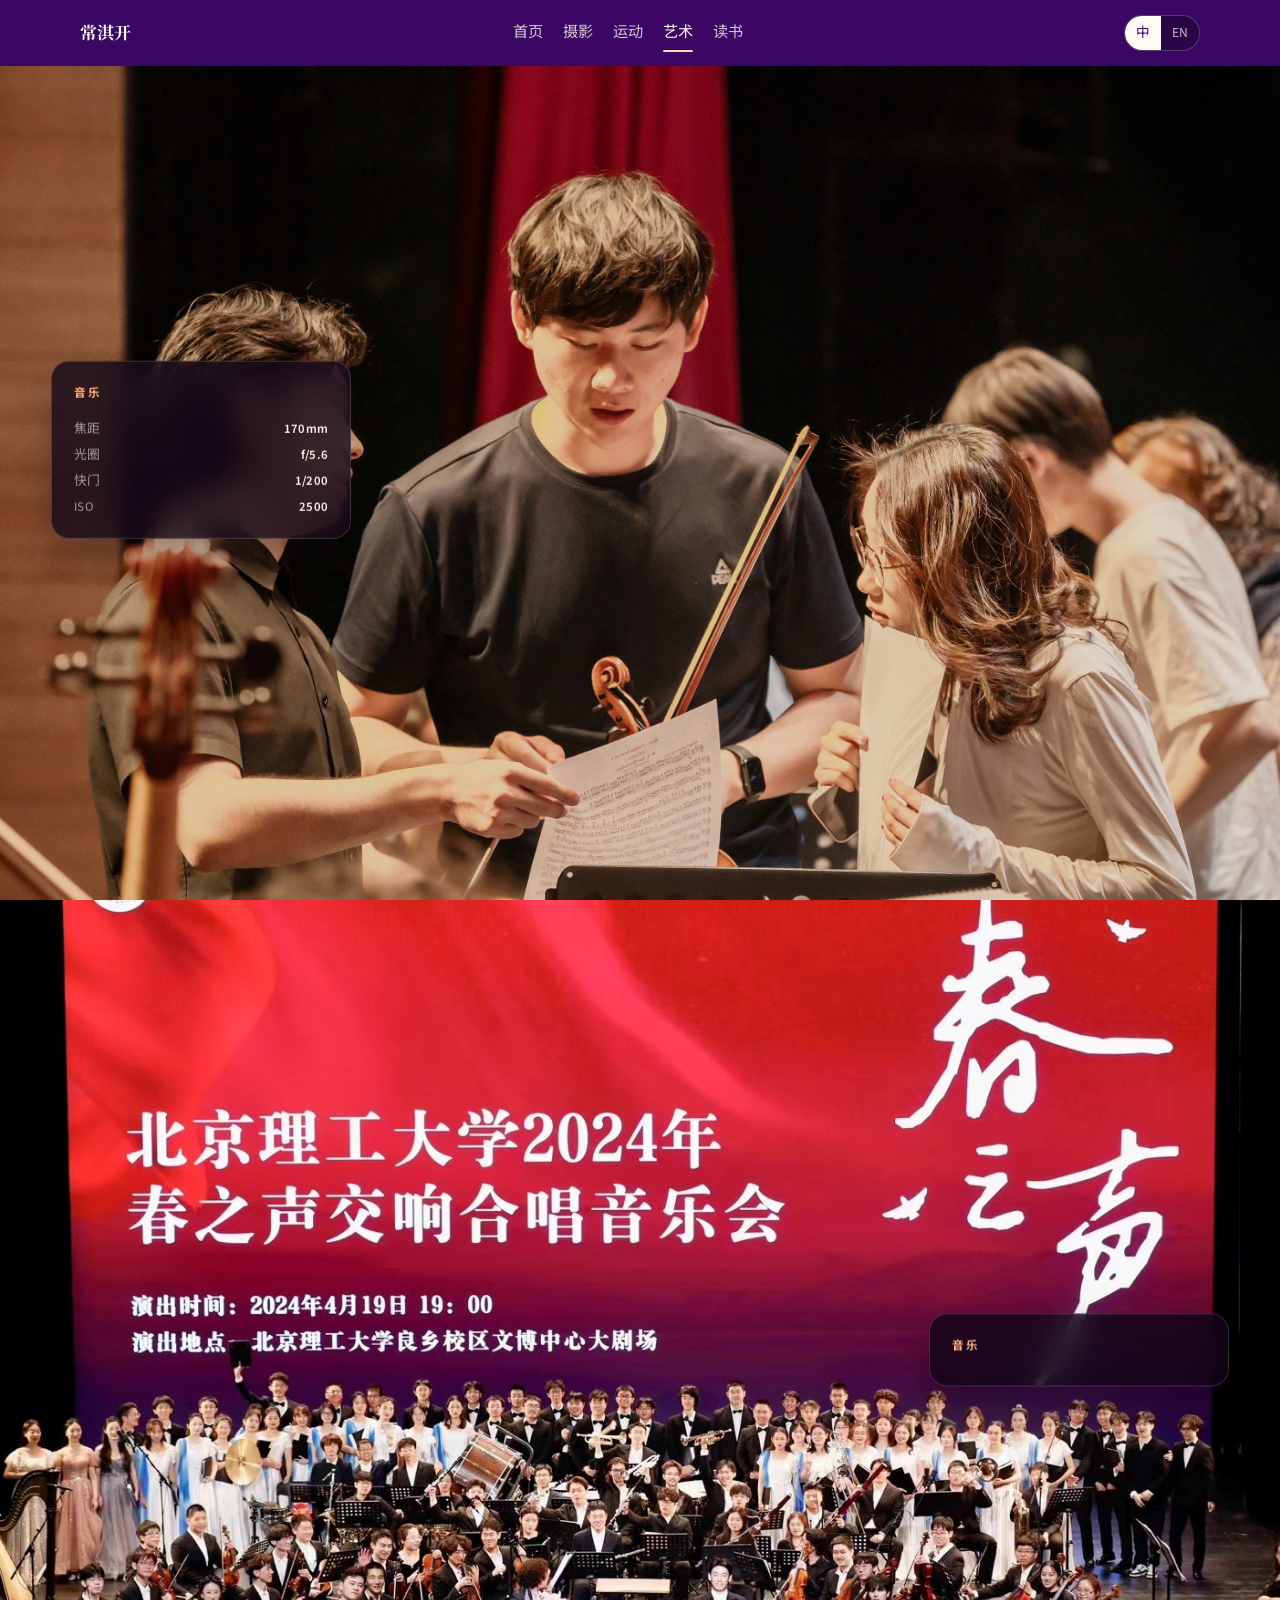
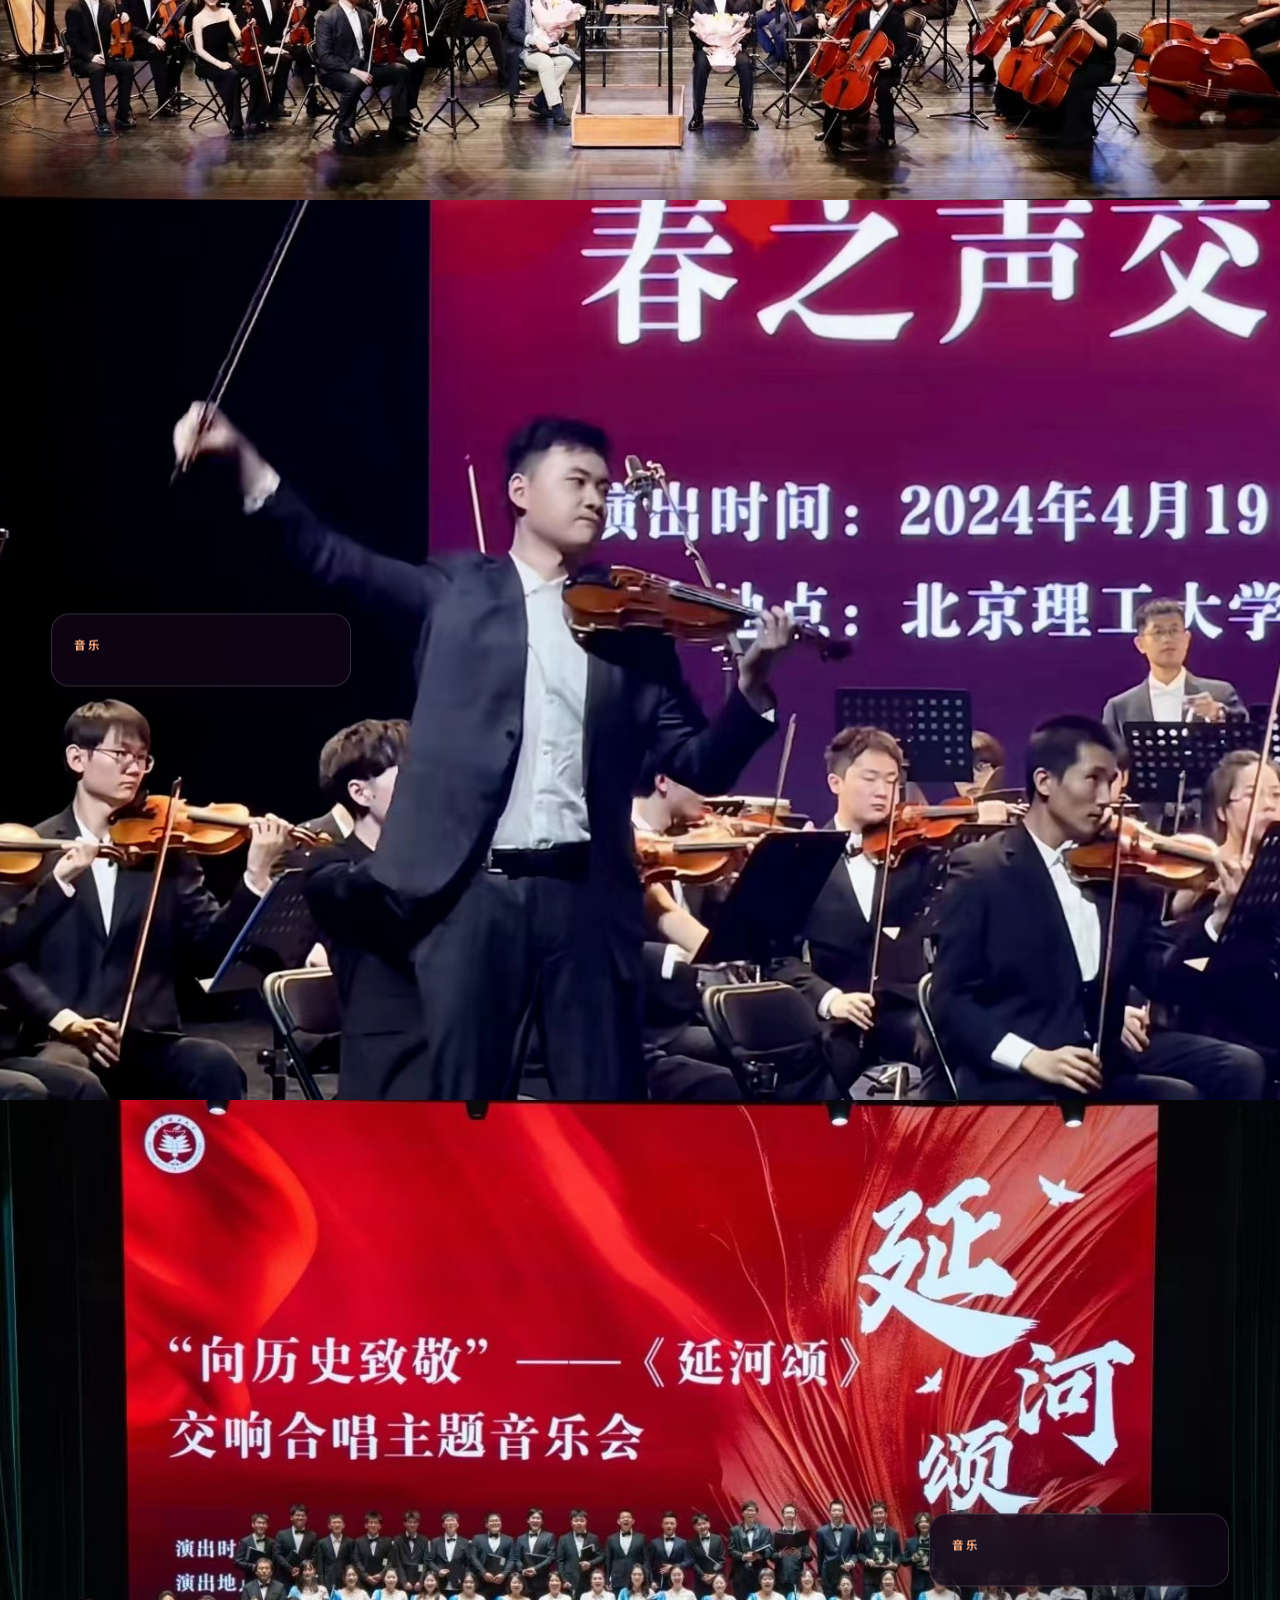
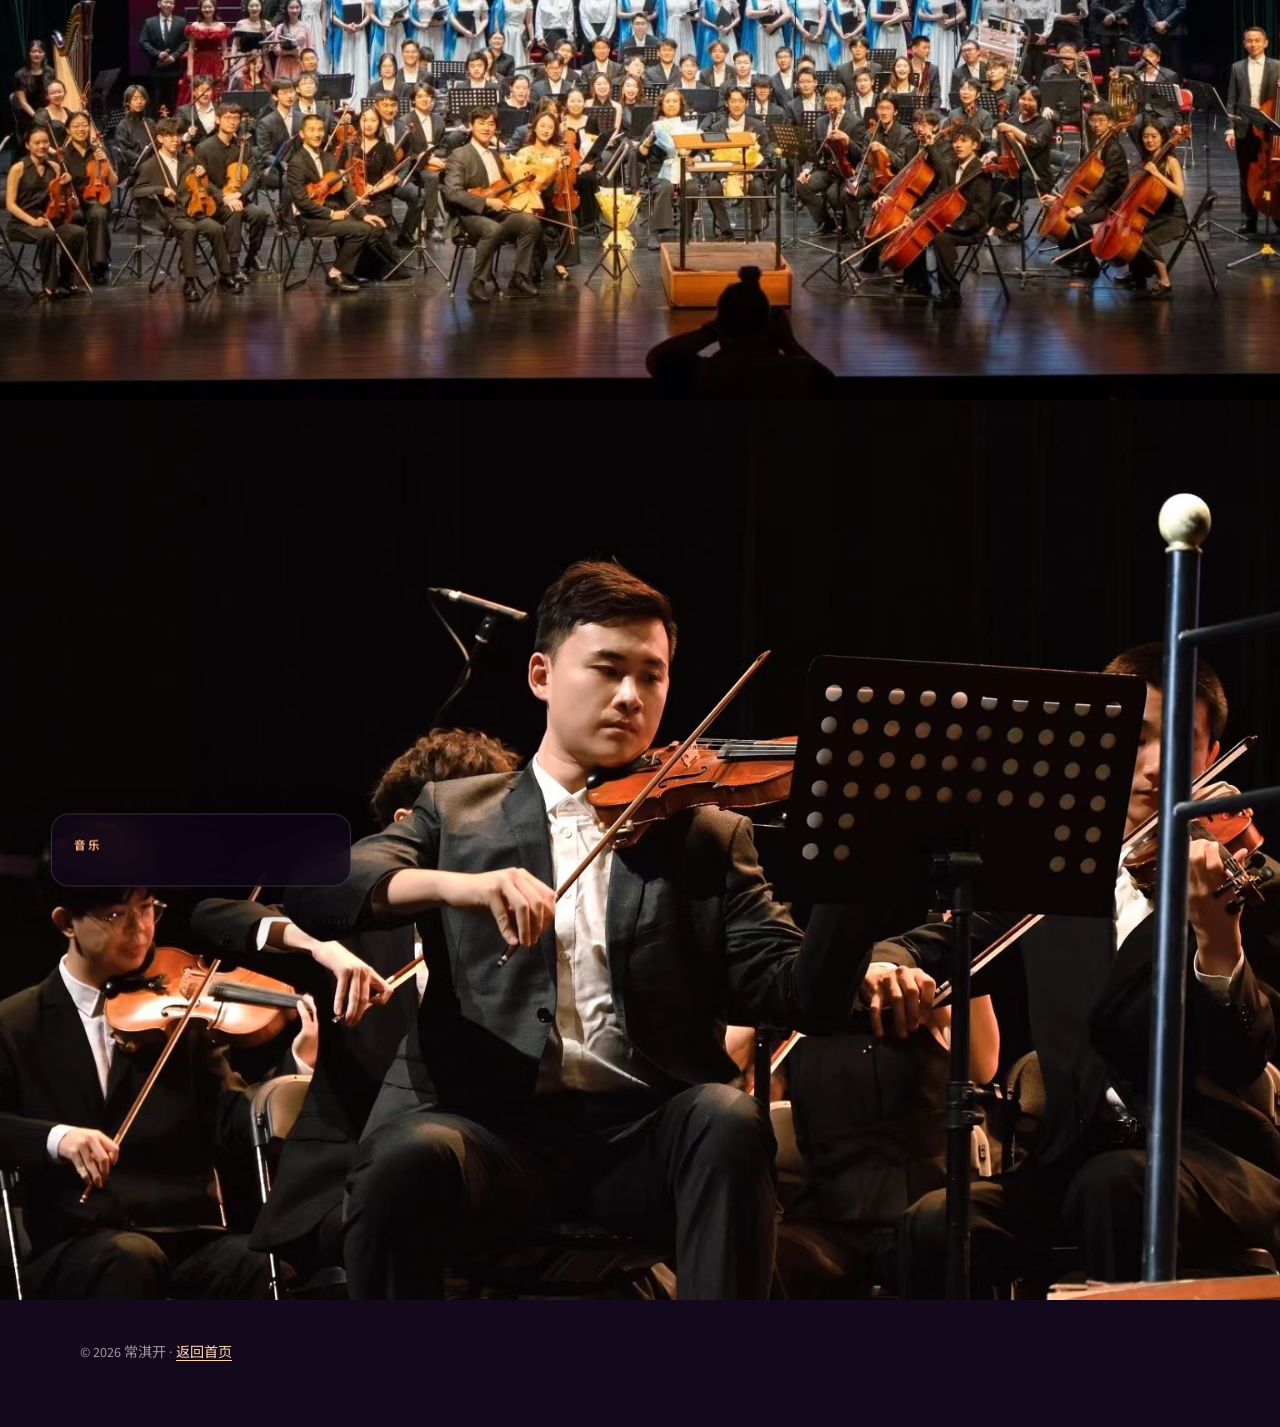
==== art.html @ d28640ed "Add personal academic homepage with education, publications, and photo pages." ====
<!DOCTYPE html>
<html lang="zh-CN" data-lang="zh">
<head>
  <meta charset="UTF-8">
  <meta name="viewport" content="width=device-width, initial-scale=1">
  <title>常淇开 · 音乐</title>
  <meta name="description" content="常淇开的音乐记录。">
  <meta name="theme-color" content="#3b0764">
  <meta property="og:type" content="website">
  <meta property="og:title" content="常淇开 · 音乐">
  <meta property="og:description" content="小提琴、舞台与备注。">
  <meta property="og:image" content="assets/share.jpg">
  <meta itemprop="name" content="常淇开 · 音乐">
  <meta itemprop="image" content="assets/share.jpg">
  <link rel="apple-touch-icon" href="assets/share.jpg">
  <link rel="icon" href="assets/favicon.svg" type="image/svg+xml">
  <link rel="preconnect" href="https://fonts.googleapis.com">
  <link rel="preconnect" href="https://fonts.gstatic.com" crossorigin>
  <link href="https://fonts.googleapis.com/css2?family=Noto+Sans+SC:wght@400;500;600;700&family=Noto+Serif+SC:wght@600;700&family=Source+Sans+3:ital,wght@0,400;0,500;0,600;0,700;1,400&family=Source+Serif+4:opsz,wght@8..60,600;8..60,700&display=swap" rel="stylesheet">
  <link rel="stylesheet" href="css/style.css">
</head>
<body class="film" data-page="art">
  <header class="site-header">
    <div class="wrap header-inner">
      <a class="brand" href="index.html">
        <span class="lang-zh">常淇开</span>
        <span class="lang-en">Qikai Chang</span>
      </a>
      <nav class="nav" aria-label="primary">
        <a href="index.html"><span class="lang-zh">首页</span><span class="lang-en">Home</span></a>
        <a href="photography.html"><span class="lang-zh">摄影</span><span class="lang-en">Photo</span></a>
        <a href="sports.html"><span class="lang-zh">运动</span><span class="lang-en">Sports</span></a>
        <a class="active" href="art.html"><span class="lang-zh">艺术</span><span class="lang-en">Art</span></a>
        <a href="reading.html"><span class="lang-zh">读书</span><span class="lang-en">Reading</span></a>
      </nav>
      <div class="lang-switch" role="group" aria-label="Language">
        <button type="button" data-lang="zh" aria-pressed="true">中</button>
        <button type="button" data-lang="en" aria-pressed="false">EN</button>
      </div>
    </div>
  </header>

  <main class="film-roll" data-gallery="art" data-folder="assets/life/art/">
    <section class="film-frame" data-side="left">
      <div class="film-blank" aria-hidden="true"></div>
      <aside class="film-meta">
        <p class="film-kicker"><span class="lang-zh">音乐</span><span class="lang-en">Music</span></p>
        <p class="film-place"><span class="lang-zh">场地会写在这里</span><span class="lang-en">The hall goes here</span></p>
        <p class="film-title"><span class="lang-zh">曲目名</span><span class="lang-en">Piece title</span></p>
        <p class="film-date">assets/life/art/</p>
        <p class="film-note">
          <span class="lang-zh">小提琴和舞台按全屏拼接。侧边放场地、曲目和你的备注。照片放进文件夹，备注写在 js/gallery.js 的 pieceZh / noteZh。</span>
          <span class="lang-en">Violin and stage photos fill the screen. Hall, piece, and your note sit on the side. Add files in the folder and notes as pieceZh / noteZh in js/gallery.js.</span>
        </p>
      </aside>
    </section>
  </main>

  <footer class="wrap footer">
    <p class="lang-zh">© <span class="year"></span> 常淇开 · <a href="index.html">返回首页</a></p>
    <p class="lang-en">© <span class="year"></span> Qikai Chang · <a href="index.html">Back home</a></p>
  </footer>

  <script src="js/exifr.lite.umd.js"></script>
  <script src="js/gallery.js"></script>
  <script src="js/film.js"></script>
  <script src="js/site.js"></script>
</body>
</html>
---- css/style.css ----
:root {
  --bg: #fff1e4;
  --bg-elev: #fffaf4;
  --ink: #2a1548;
  --muted: #7a5348;
  --line: #f3d2b8;
  --purple: #4c1d95;
  --purple-deep: #3b0764;
  --purple-soft: #ede5f8;
  --orange: #e85d04;
  --orange-deep: #c2410c;
  --orange-soft: #ffe8d2;
  --chip: #3b0764;
  --shadow: 0 16px 40px rgba(59, 7, 100, 0.1);
  --radius: 20px;
  --serif: "Source Serif 4", "Noto Serif SC", Georgia, serif;
  --sans: "Source Sans 3", "Noto Sans SC", "PingFang SC", sans-serif;
}

*,
*::before,
*::after {
  box-sizing: border-box;
}

html {
  scroll-behavior: smooth;
}

body {
  margin: 0;
  color: var(--ink);
  background:
    radial-gradient(900px 420px at 100% -8%, rgba(232, 93, 4, 0.12), transparent 55%),
    var(--bg);
  font-family: var(--sans);
  font-size: 17px;
  line-height: 1.65;
}

img {
  max-width: 100%;
  display: block;
}

a {
  color: var(--purple);
  text-decoration-thickness: 1px;
  text-underline-offset: 3px;
}

a:hover {
  color: var(--orange);
}

.wrap {
  width: min(1120px, calc(100% - 40px));
  margin: 0 auto;
}

.site-header {
  position: sticky;
  top: 0;
  z-index: 20;
  background: var(--purple-deep);
  border-bottom: 0;
}

.header-inner {
  display: flex;
  align-items: center;
  justify-content: space-between;
  gap: 16px;
  min-height: 66px;
}

.brand {
  font-family: var(--serif);
  font-weight: 700;
  letter-spacing: 0.01em;
  color: #fffaf4;
  text-decoration: none;
}

.brand:hover {
  color: #ffd7b0;
}

.nav {
  display: flex;
  align-items: center;
  gap: 20px;
}

.nav a {
  color: rgba(255, 250, 244, 0.78);
  text-decoration: none;
  font-size: 0.95rem;
  position: relative;
  padding: 4px 0;
}

.nav a:hover,
.nav a.active {
  color: #fffaf4;
}

.nav a.active::after {
  content: "";
  position: absolute;
  left: 0;
  right: 0;
  bottom: -2px;
  height: 2px;
  border-radius: 99px;
  background: #ffd7b0;
}

.lang-switch {
  display: inline-flex;
  border: 1px solid rgba(255, 250, 244, 0.22);
  border-radius: 999px;
  overflow: hidden;
  background: #2a0548;
}

.lang-switch button {
  border: 0;
  background: transparent;
  color: rgba(255, 250, 244, 0.72);
  padding: 6px 11px;
  cursor: pointer;
  font: inherit;
  font-size: 0.85rem;
}

.lang-switch button[aria-pressed="true"] {
  background: #fffaf4;
  color: var(--purple-deep);
}

.layout {
  display: grid;
  grid-template-columns: 280px 1fr;
  gap: 56px;
  padding: 48px 0 64px;
}

.profile {
  position: sticky;
  top: 90px;
  align-self: start;
}

.portrait {
  width: 100%;
  aspect-ratio: 500 / 682;
  object-fit: cover;
  object-position: center 12%;
  border-radius: 24px;
  border: 1px solid var(--line);
  box-shadow: var(--shadow);
  background: #ddd;
}

.profile h1 {
  margin: 20px 0 4px;
  font-family: var(--serif);
  font-size: 2rem;
  line-height: 1.2;
  color: var(--purple-deep);
}

.role,
.place {
  margin: 0;
  color: var(--muted);
}

.role {
  font-weight: 600;
  color: var(--purple);
}

.place {
  margin-top: 2px;
  font-size: 0.95rem;
}

.social {
  display: flex;
  flex-wrap: wrap;
  gap: 10px;
  margin: 18px 0 8px;
}

.social a {
  width: 38px;
  height: 38px;
  display: grid;
  place-items: center;
  border: 1px solid var(--line);
  border-radius: 10px;
  background: var(--bg-elev);
  color: var(--purple);
  text-decoration: none;
}

.social a:hover {
  background: var(--orange);
  color: #fff;
  border-color: var(--orange);
}

.social svg {
  width: 18px;
  height: 18px;
  fill: currentColor;
}

.contact-line {
  margin: 8px 0 0;
  font-size: 0.95rem;
}

.section {
  padding: 8px 0 28px;
  border-bottom: 1px solid var(--line);
}

.section:last-child {
  border-bottom: 0;
}

.section h2,
.life-page h1,
.life-page h2 {
  margin: 0 0 16px;
  font-family: var(--serif);
  font-size: 1.5rem;
  color: var(--purple-deep);
}

.life-page {
  padding: 42px 0 72px;
}

.kicker {
  margin: 0 0 8px;
  color: var(--orange);
  font-size: 0.82rem;
  font-weight: 700;
  letter-spacing: 0.12em;
  text-transform: uppercase;
}

.lead {
  margin: 0 0 14px;
  font-size: 1.05rem;
}

.chips {
  display: flex;
  flex-wrap: wrap;
  gap: 8px;
  margin: 16px 0 0;
}

.chip {
  background: var(--chip);
  border-radius: 999px;
  padding: 4px 10px;
  font-size: 0.82rem;
  color: #fffaf4;
}

.chip.alt {
  background: var(--orange-soft);
  color: var(--orange-deep);
}

.news-list,
.edu-list,
.award-list,
.activity-list {
  list-style: none;
  margin: 0;
  padding: 0;
}

.news-list li,
.edu-list li,
.award-list li,
.activity-list li {
  display: grid;
  grid-template-columns: 92px 1fr;
  gap: 14px;
  padding: 10px 0;
}

.date {
  color: var(--orange-deep);
  font-variant-numeric: tabular-nums;
  font-size: 0.92rem;
  font-weight: 600;
}

.cards {
  display: grid;
  gap: 14px;
}

.card {
  background: var(--bg-elev);
  border: 1px solid var(--line);
  border-radius: var(--radius);
  padding: 18px 18px 14px;
  box-shadow: var(--shadow);
}

.card h3 {
  margin: 0 0 6px;
  font-size: 1.05rem;
  line-height: 1.4;
}

.meta {
  margin: 0 0 8px;
  color: var(--muted);
  font-size: 0.9rem;
}

.pub {
  padding: 14px 0;
  border-bottom: 1px dashed var(--line);
}

.pub:last-child {
  border-bottom: 0;
}

.pub-title {
  font-weight: 600;
  display: block;
  margin-bottom: 4px;
}

.pub-venue {
  color: var(--muted);
  font-size: 0.92rem;
}

.me {
  font-weight: 700;
}

.tag {
  display: inline-block;
  margin-left: 8px;
  padding: 1px 7px;
  border-radius: 999px;
  background: var(--purple-soft);
  color: var(--purple);
  font-size: 0.75rem;
  font-weight: 600;
  vertical-align: 1px;
}

.tag.first {
  background: var(--orange-soft);
  color: var(--orange-deep);
}

.portals {
  display: grid;
  grid-template-columns: repeat(2, 1fr);
  gap: 14px;
}

.portal {
  display: block;
  text-decoration: none;
  color: inherit;
  padding: 20px 18px;
  border-radius: var(--radius);
  background: var(--bg-elev);
  border: 1px solid var(--line);
  box-shadow: var(--shadow);
  min-height: 148px;
  transition: transform 0.18s ease, border-color 0.18s ease;
}

.portal:hover {
  border-color: color-mix(in srgb, var(--orange) 55%, var(--line));
  transform: translateY(-2px);
}

.portal strong {
  display: block;
  font-family: var(--serif);
  font-size: 1.2rem;
  margin-bottom: 6px;
  color: var(--purple-deep);
}

.portal span {
  color: var(--muted);
  font-size: 0.92rem;
}

.portal.photo {
  background:
    linear-gradient(180deg, rgba(232, 93, 4, 0.08), transparent 58%),
    var(--bg-elev);
}

.portal.sports {
  background:
    linear-gradient(180deg, rgba(91, 44, 139, 0.08), transparent 58%),
    var(--bg-elev);
}

.portal.art {
  background:
    linear-gradient(180deg, rgba(232, 93, 4, 0.05), rgba(91, 44, 139, 0.07)),
    var(--bg-elev);
}

.portal.reading {
  background:
    linear-gradient(180deg, rgba(59, 7, 100, 0.08), transparent 58%),
    var(--bg-elev);
}

.account-card {
  background: var(--bg-elev);
  border: 1px solid var(--line);
  border-radius: var(--radius);
  box-shadow: var(--shadow);
  padding: 22px 22px 18px;
  margin: 8px 0 28px;
}

.account-card h2 {
  margin: 0 0 6px;
  font-family: var(--serif);
  font-size: 1.45rem;
  color: var(--purple-deep);
}

.account-id {
  margin: 0 0 12px;
  color: var(--muted);
  font-variant-numeric: tabular-nums;
}

.essay-list {
  list-style: none;
  margin: 0;
  padding: 0;
}

.essay-list li {
  display: grid;
  grid-template-columns: 92px 1fr;
  gap: 14px;
  align-items: baseline;
  padding: 14px 0;
  border-bottom: 1px dashed var(--line);
}

.essay-list a {
  font-weight: 600;
}

.essay-empty {
  color: var(--muted);
}

body.film {
  background: #14081c;
  color: #f6f1ea;
}

body.film .site-header {
  position: fixed;
  top: 0;
  left: 0;
  right: 0;
}

body.film .footer {
  color: rgba(246, 241, 234, 0.62);
  padding: 28px 0 48px;
}

body.film .footer a {
  color: #ffd7b0;
}

.film-roll {
  display: block;
}

.film-frame {
  position: relative;
  isolation: isolate;
  height: 100svh;
  min-height: 100svh;
  overflow: hidden;
  background: #1a0d22;
}

.film-frame img,
.film-blank {
  position: absolute;
  inset: 0;
  z-index: 0;
  width: 100%;
  height: 100%;
  object-fit: cover;
  object-position: center;
}

.film-blank {
  background:
    radial-gradient(900px 500px at 20% 20%, rgba(91, 44, 139, 0.45), transparent 58%),
    radial-gradient(800px 480px at 80% 80%, rgba(232, 93, 4, 0.28), transparent 52%),
    #1c0f24;
}

.film-meta {
  position: absolute;
  top: 50%;
  transform: translateY(-50%);
  z-index: 3;
  width: min(300px, 38vw);
  padding: 22px 22px 20px;
  border-radius: 18px;
  background: rgba(16, 6, 24, 0.78);
  border: 1px solid rgba(255, 255, 255, 0.16);
  box-shadow: 0 18px 40px rgba(8, 2, 14, 0.35);
  backdrop-filter: blur(16px);
  color: #fffaf4;
  pointer-events: none;
}

.film-frame[data-side="left"] .film-meta {
  left: max(28px, 4vw);
}

.film-frame[data-side="right"] .film-meta {
  right: max(28px, 4vw);
  left: auto;
}

.film-kicker {
  margin: 0 0 10px;
  color: #ffb080;
  font-size: 0.72rem;
  font-weight: 700;
  letter-spacing: 0.16em;
  text-transform: uppercase;
}

.film-place,
.film-title {
  margin: 0;
  font-family: var(--serif);
  line-height: 1.3;
}

.film-place {
  font-size: 1.35rem;
}

.film-title {
  margin-top: 6px;
  font-size: 1.02rem;
  font-weight: 600;
}

.film-date {
  margin: 8px 0 0;
  color: rgba(255, 250, 244, 0.7);
  font-variant-numeric: tabular-nums;
  font-size: 0.88rem;
}

.film-exif {
  margin-top: 16px;
  display: grid;
  gap: 5px;
}

.film-exif-row {
  display: flex;
  justify-content: space-between;
  gap: 12px;
  font-size: 0.8rem;
  letter-spacing: 0.02em;
}

.film-exif-row span {
  color: rgba(255, 250, 244, 0.58);
}

.film-exif-row b {
  font-weight: 600;
  text-align: right;
}

.film-note {
  margin: 16px 0 0;
  font-size: 0.92rem;
  line-height: 1.55;
  color: rgba(255, 250, 244, 0.92);
}

body.film img {
  max-width: none;
}

.footer {
  color: var(--muted);
  font-size: 0.88rem;
  padding: 0 0 48px;
}

html[data-lang="zh"] .lang-en,
html:not([data-lang="en"]) .lang-en {
  display: none;
}

html[data-lang="en"] .lang-zh {
  display: none;
}

a:focus-visible,
.lang-switch button:focus-visible,
.social a:focus-visible,
.portal:focus-visible {
  outline: 2px solid var(--purple-deep);
  outline-offset: 3px;
}

::selection {
  background: #e9d5ff;
}

@media (max-width: 860px) {
  .header-inner {
    flex-wrap: wrap;
  }

  .nav {
    order: 3;
    width: 100%;
    justify-content: space-between;
    gap: 10px;
    padding-bottom: 10px;
  }

  .layout {
    grid-template-columns: 1fr;
    gap: 28px;
    padding-top: 28px;
  }

  .profile {
    position: static;
    display: grid;
    grid-template-columns: 148px 1fr;
    gap: 16px;
    align-items: center;
  }

  .portrait {
    border-radius: 16px;
  }

  .profile h1 {
    margin-top: 0;
    font-size: 1.6rem;
  }

  .portals {
    grid-template-columns: 1fr;
  }

  .film-meta {
    top: auto;
    bottom: 0;
    left: 0 !important;
    right: 0 !important;
    transform: none;
    z-index: 3;
    width: auto;
    max-width: none;
    border-radius: 0;
    border: 0;
    background: linear-gradient(transparent, rgba(12, 4, 18, 0.92));
    backdrop-filter: blur(8px);
    padding: 64px 22px 28px;
  }
}

@media (max-width: 560px) {
  .wrap {
    width: min(1120px, calc(100% - 28px));
  }

  .profile {
    grid-template-columns: 1fr;
  }

  .news-list li,
  .edu-list li,
  .award-list li,
  .activity-list li,
  .essay-list li {
    grid-template-columns: 1fr;
    gap: 2px;
  }
}
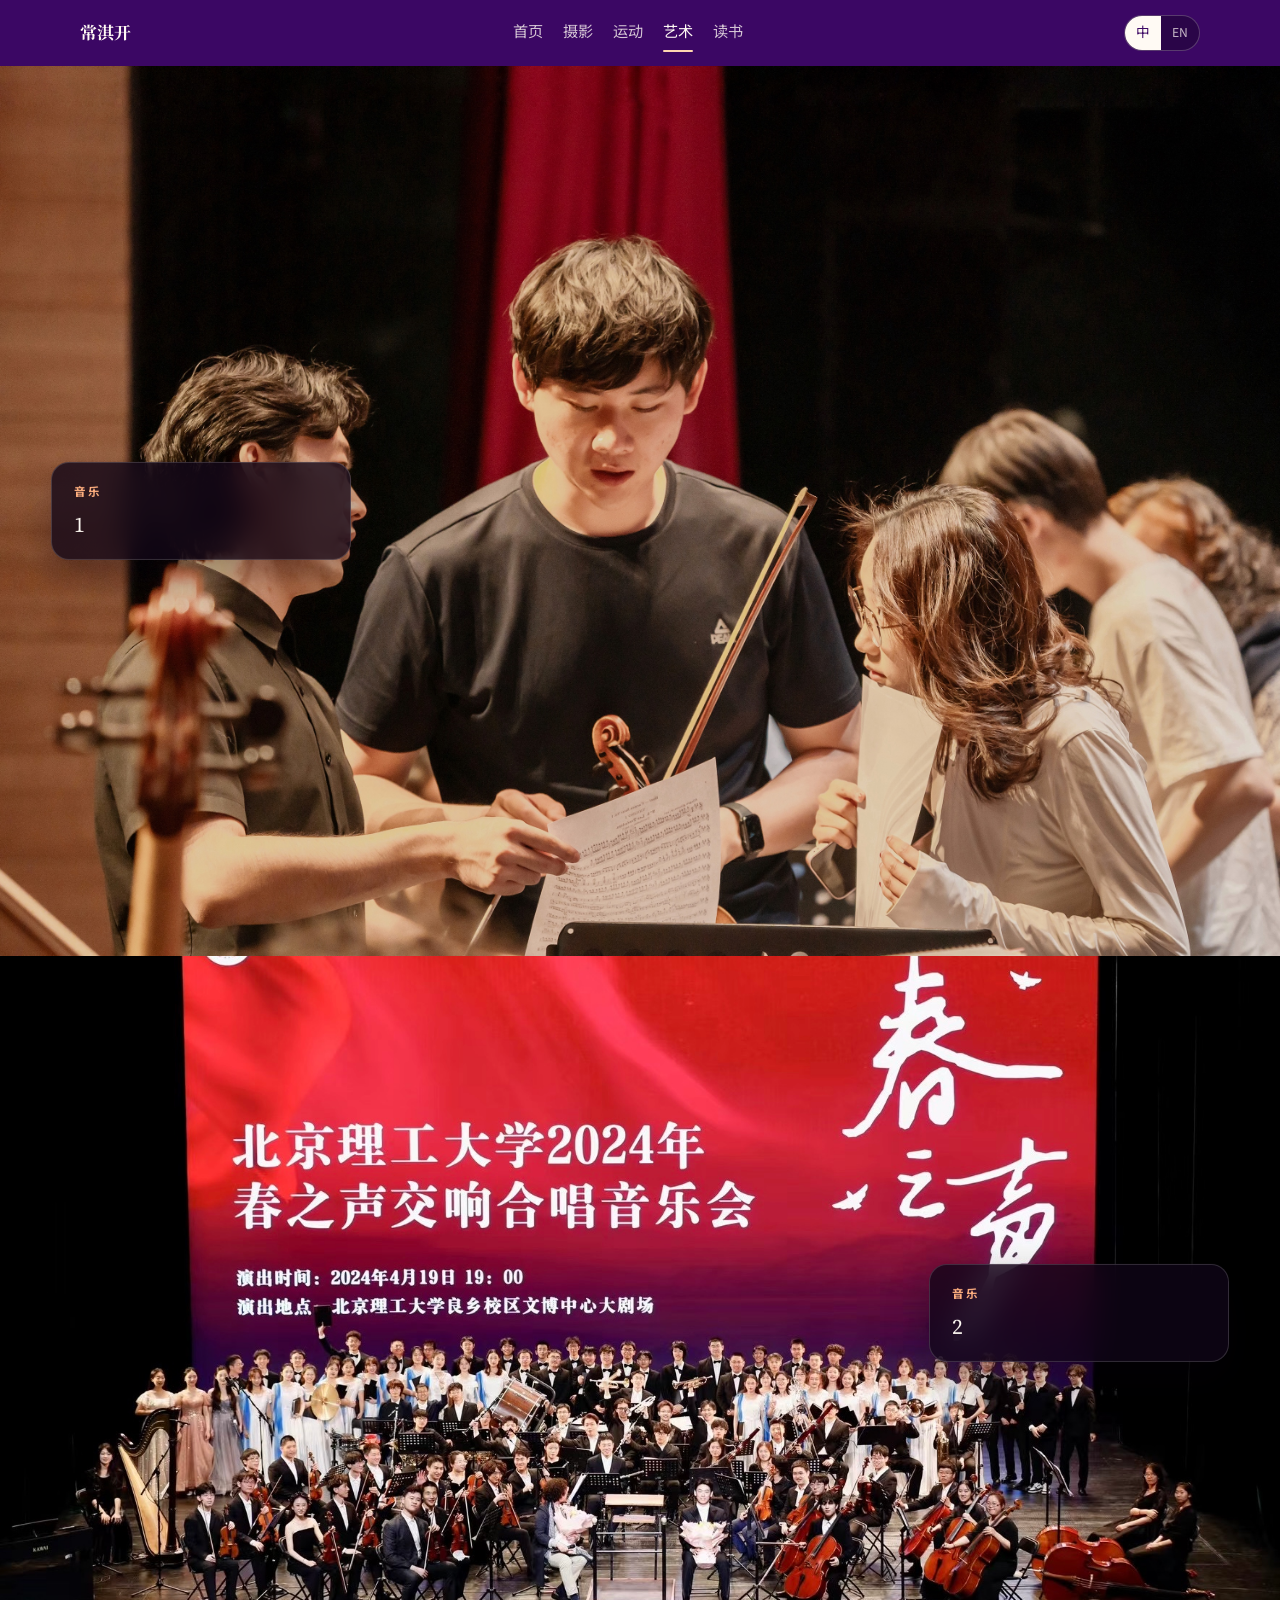
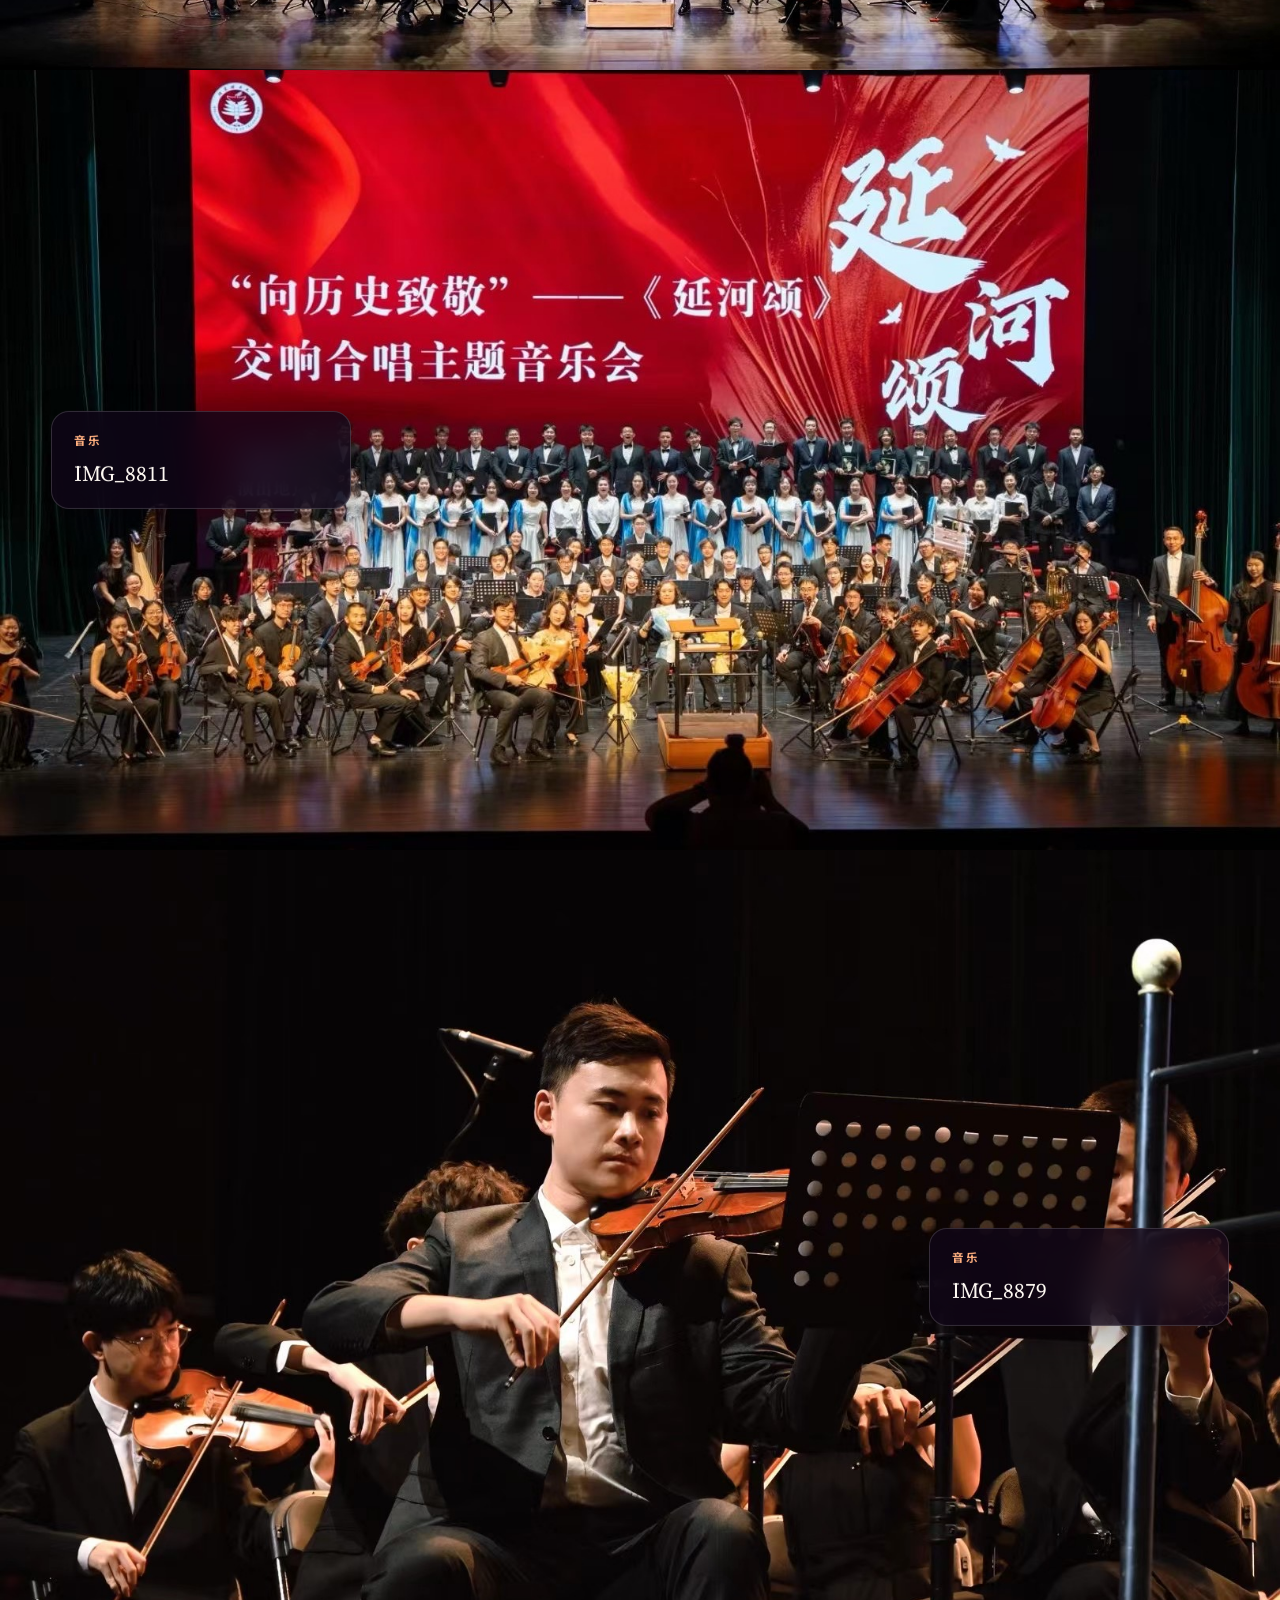
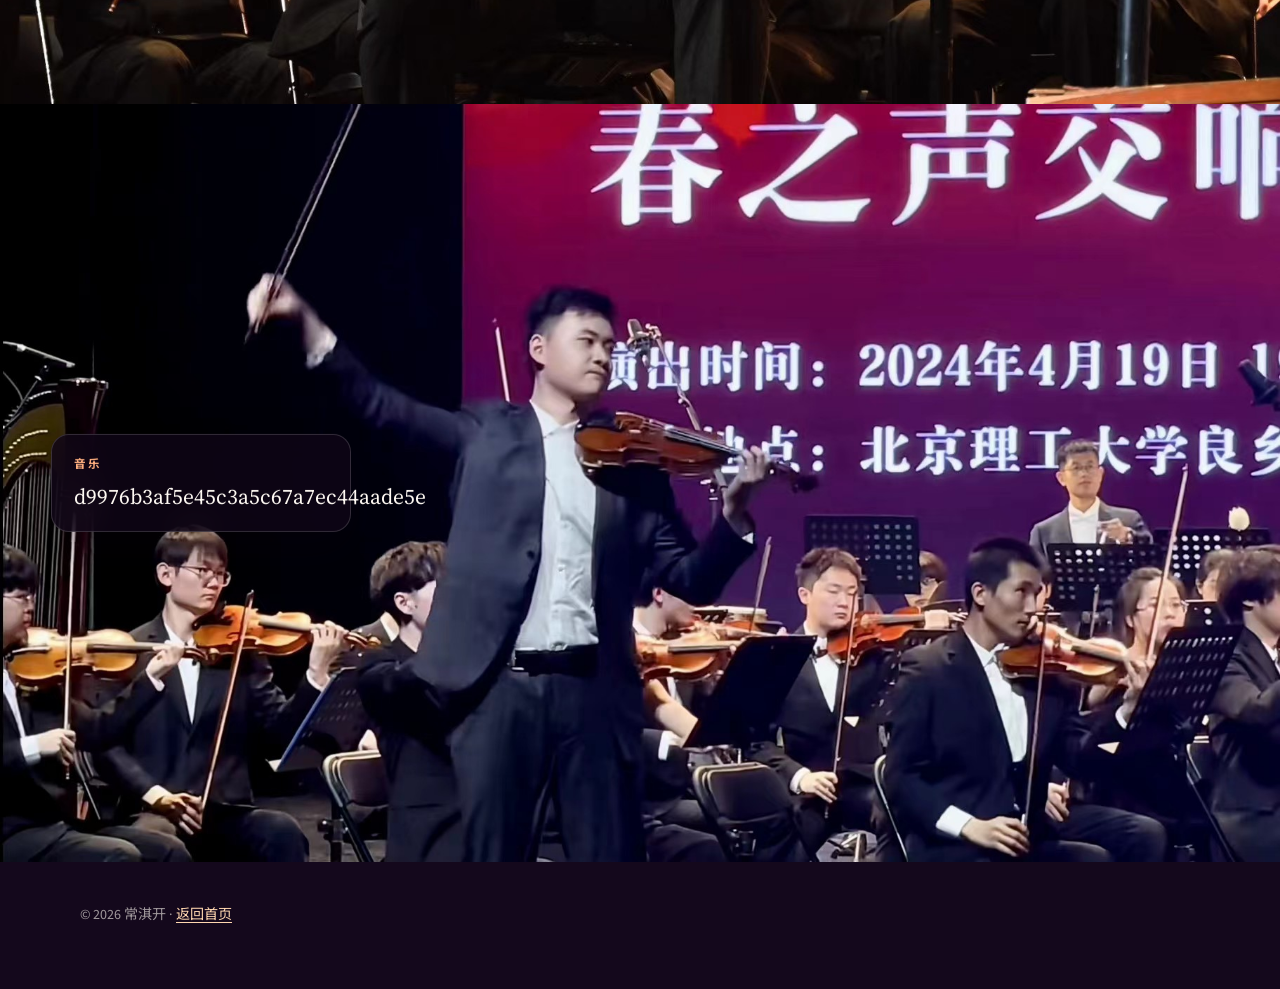
==== commit a2154548: "Add skiing photos and bust cache on gallery scripts." ====
--- a/art.html
+++ b/art.html
@@ -9,9 +9,10 @@
   <meta property="og:type" content="website">
   <meta property="og:title" content="常淇开 · 音乐">
   <meta property="og:description" content="小提琴、舞台与备注。">
-  <meta property="og:image" content="assets/share.jpg">
+  <meta property="og:url" content="https://chikaichang.github.io/Introduction/art.html">
+  <meta property="og:image" content="https://chikaichang.github.io/Introduction/assets/share.jpg">
   <meta itemprop="name" content="常淇开 · 音乐">
-  <meta itemprop="image" content="assets/share.jpg">
+  <meta itemprop="image" content="https://chikaichang.github.io/Introduction/assets/share.jpg">
   <link rel="apple-touch-icon" href="assets/share.jpg">
   <link rel="icon" href="assets/favicon.svg" type="image/svg+xml">
   <link rel="preconnect" href="https://fonts.googleapis.com">
@@ -62,8 +63,8 @@
   </footer>
 
   <script src="js/exifr.lite.umd.js"></script>
-  <script src="js/gallery.js"></script>
-  <script src="js/film.js"></script>
-  <script src="js/site.js"></script>
+  <script src="js/gallery.js?v=20260825d"></script>
+  <script src="js/film.js?v=20260825d"></script>
+  <script src="js/site.js?v=20260825d"></script>
 </body>
 </html>
--- a/css/style.css
+++ b/css/style.css
@@ -154,6 +154,7 @@
 
 .portrait {
   width: 100%;
+  max-width: 100%;
   aspect-ratio: 500 / 682;
   object-fit: cover;
   object-position: center 12%;
@@ -282,7 +283,8 @@
 .news-list,
 .edu-list,
 .award-list,
-.activity-list {
+.activity-list,
+.log-list {
   list-style: none;
   margin: 0;
   padding: 0;
@@ -291,7 +293,8 @@
 .news-list li,
 .edu-list li,
 .award-list li,
-.activity-list li {
+.activity-list li,
+.log-list li {
   display: grid;
   grid-template-columns: 92px 1fr;
   gap: 14px;
@@ -433,6 +436,10 @@
 }
 
 .account-card {
+  display: grid;
+  grid-template-columns: 1fr 132px;
+  gap: 22px;
+  align-items: center;
   background: var(--bg-elev);
   border: 1px solid var(--line);
   border-radius: var(--radius);
@@ -452,6 +459,14 @@
   margin: 0 0 12px;
   color: var(--muted);
   font-variant-numeric: tabular-nums;
+}
+
+.account-qr {
+  width: 132px;
+  height: 132px;
+  object-fit: cover;
+  border-radius: 12px;
+  background: #fff;
 }
 
 .essay-list {
@@ -500,29 +515,34 @@
 
 .film-roll {
   display: block;
+  padding-top: 66px;
 }
 
 .film-frame {
   position: relative;
   isolation: isolate;
-  height: 100svh;
-  min-height: 100svh;
+  height: auto;
+  min-height: 0;
   overflow: hidden;
   background: #1a0d22;
-}
-
-.film-frame img,
+  line-height: 0;
+}
+
+.film-frame img {
+  position: relative;
+  z-index: 0;
+  display: block;
+  width: 100%;
+  height: auto;
+  object-fit: contain;
+  object-position: center;
+}
+
 .film-blank {
-  position: absolute;
-  inset: 0;
+  position: relative;
   z-index: 0;
   width: 100%;
-  height: 100%;
-  object-fit: cover;
-  object-position: center;
-}
-
-.film-blank {
+  min-height: 70svh;
   background:
     radial-gradient(900px 500px at 20% 20%, rgba(91, 44, 139, 0.45), transparent 58%),
     radial-gradient(800px 480px at 80% 80%, rgba(232, 93, 4, 0.28), transparent 52%),
@@ -543,6 +563,7 @@
   backdrop-filter: blur(16px);
   color: #fffaf4;
   pointer-events: none;
+  line-height: 1.4;
 }
 
 .film-frame[data-side="left"] .film-meta {
@@ -618,13 +639,34 @@
 }
 
 body.film img {
-  max-width: none;
+  max-width: 100%;
 }
 
 .footer {
   color: var(--muted);
   font-size: 0.88rem;
   padding: 0 0 48px;
+}
+
+.log-section {
+  margin: 0 0 28px;
+  padding-top: 8px;
+  border-top: 1px dashed var(--line);
+}
+
+.log-section h2 {
+  color: var(--purple-deep);
+}
+
+.visit-count {
+  margin: 18px 0 0;
+  color: var(--muted);
+}
+
+.visit-count b {
+  color: var(--purple);
+  font-variant-numeric: tabular-nums;
+  margin: 0 4px;
 }
 
 html[data-lang="zh"] .lang-en,
@@ -670,13 +712,15 @@
   .profile {
     position: static;
     display: grid;
-    grid-template-columns: 148px 1fr;
-    gap: 16px;
-    align-items: center;
+    grid-template-columns: 96px 1fr;
+    gap: 14px;
+    align-items: start;
   }
 
   .portrait {
-    border-radius: 16px;
+    width: 96px;
+    max-width: 96px;
+    border-radius: 14px;
   }
 
   .profile h1 {
@@ -686,6 +730,10 @@
 
   .portals {
     grid-template-columns: 1fr;
+  }
+
+  .film-roll {
+    padding-top: 112px;
   }
 
   .film-meta {
@@ -710,15 +758,46 @@
     width: min(1120px, calc(100% - 28px));
   }
 
+  .nav {
+    gap: 8px;
+    font-size: 0.84rem;
+  }
+
+  .nav a {
+    font-size: 0.84rem;
+  }
+
   .profile {
+    grid-template-columns: 76px 1fr;
+    gap: 12px;
+    align-items: start;
+  }
+
+  .portrait {
+    width: 76px;
+    max-width: 76px;
+    border-radius: 12px;
+  }
+
+  .profile h1 {
+    font-size: 1.32rem;
+  }
+
+  .account-card {
     grid-template-columns: 1fr;
+    justify-items: start;
+  }
+
+  .film-meta {
+    padding: 48px 16px 22px;
   }
 
   .news-list li,
   .edu-list li,
   .award-list li,
   .activity-list li,
-  .essay-list li {
+  .essay-list li,
+  .log-list li {
     grid-template-columns: 1fr;
     gap: 2px;
   }
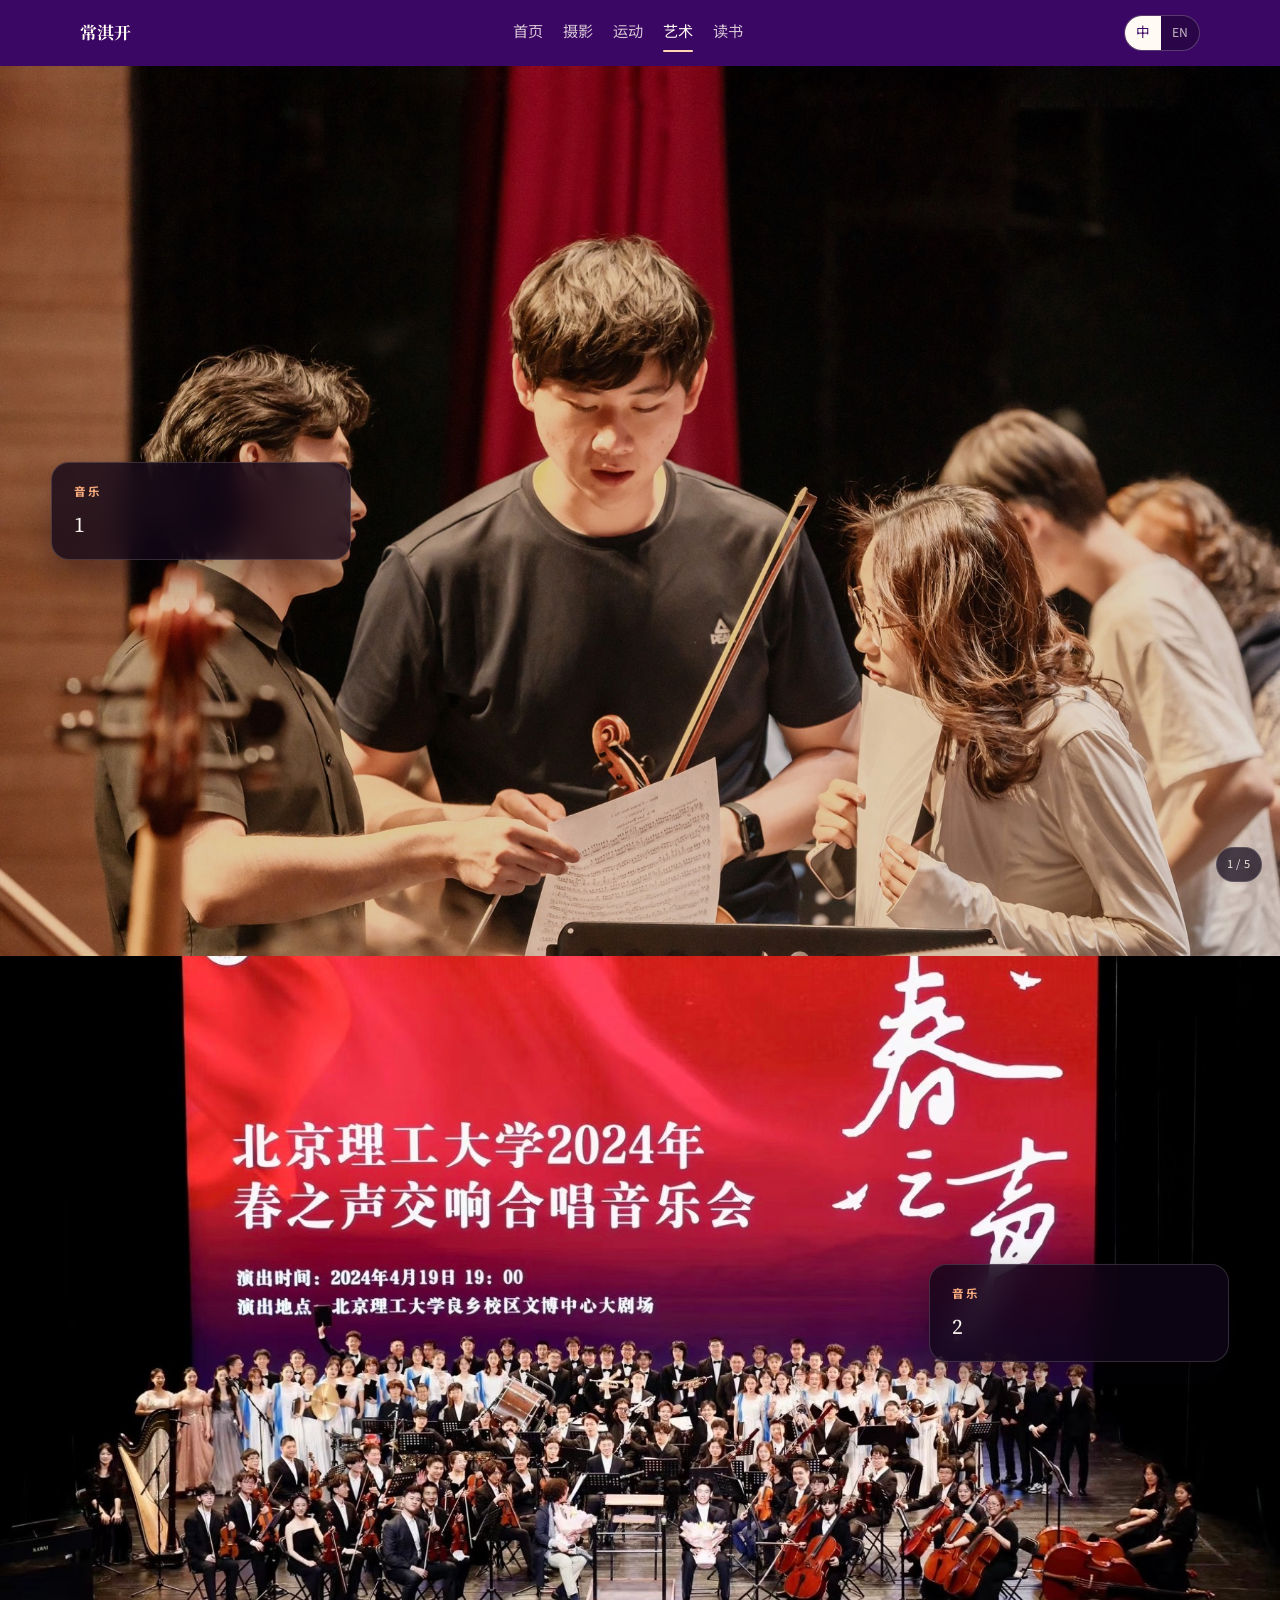
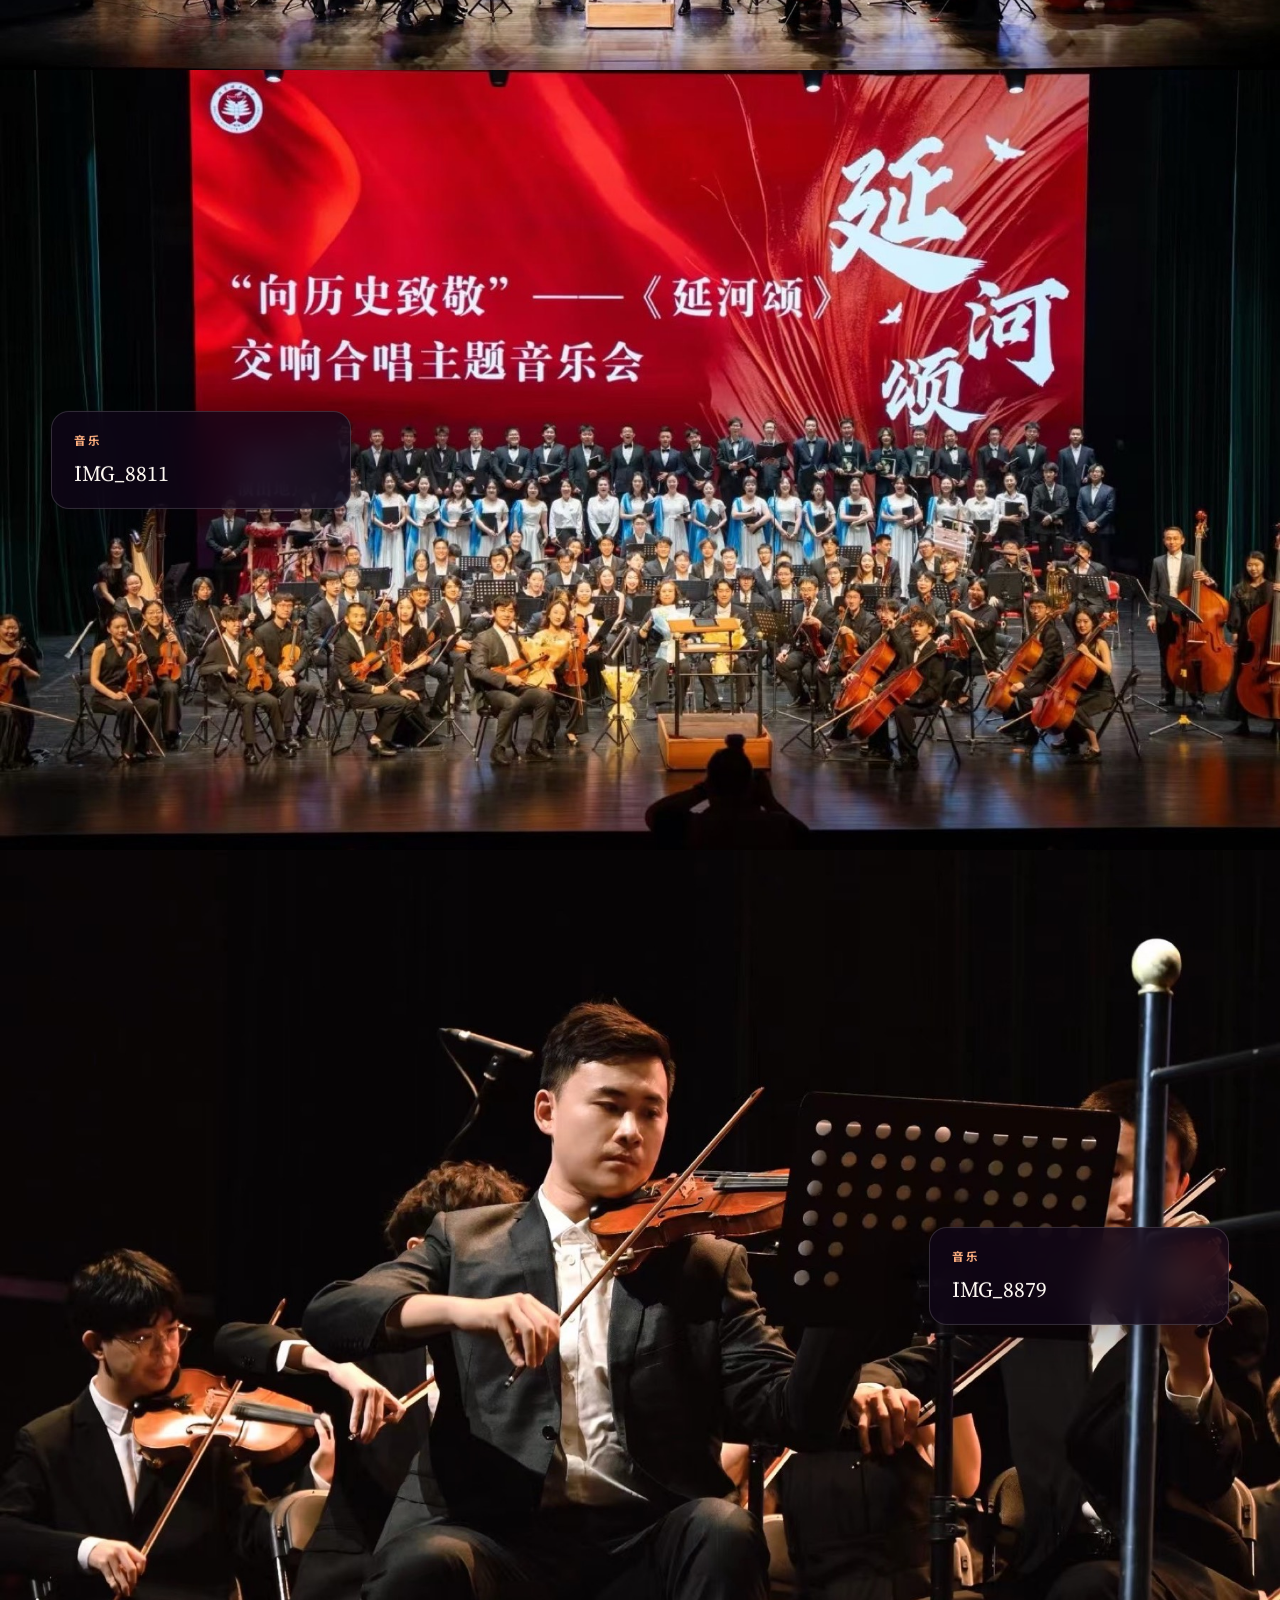
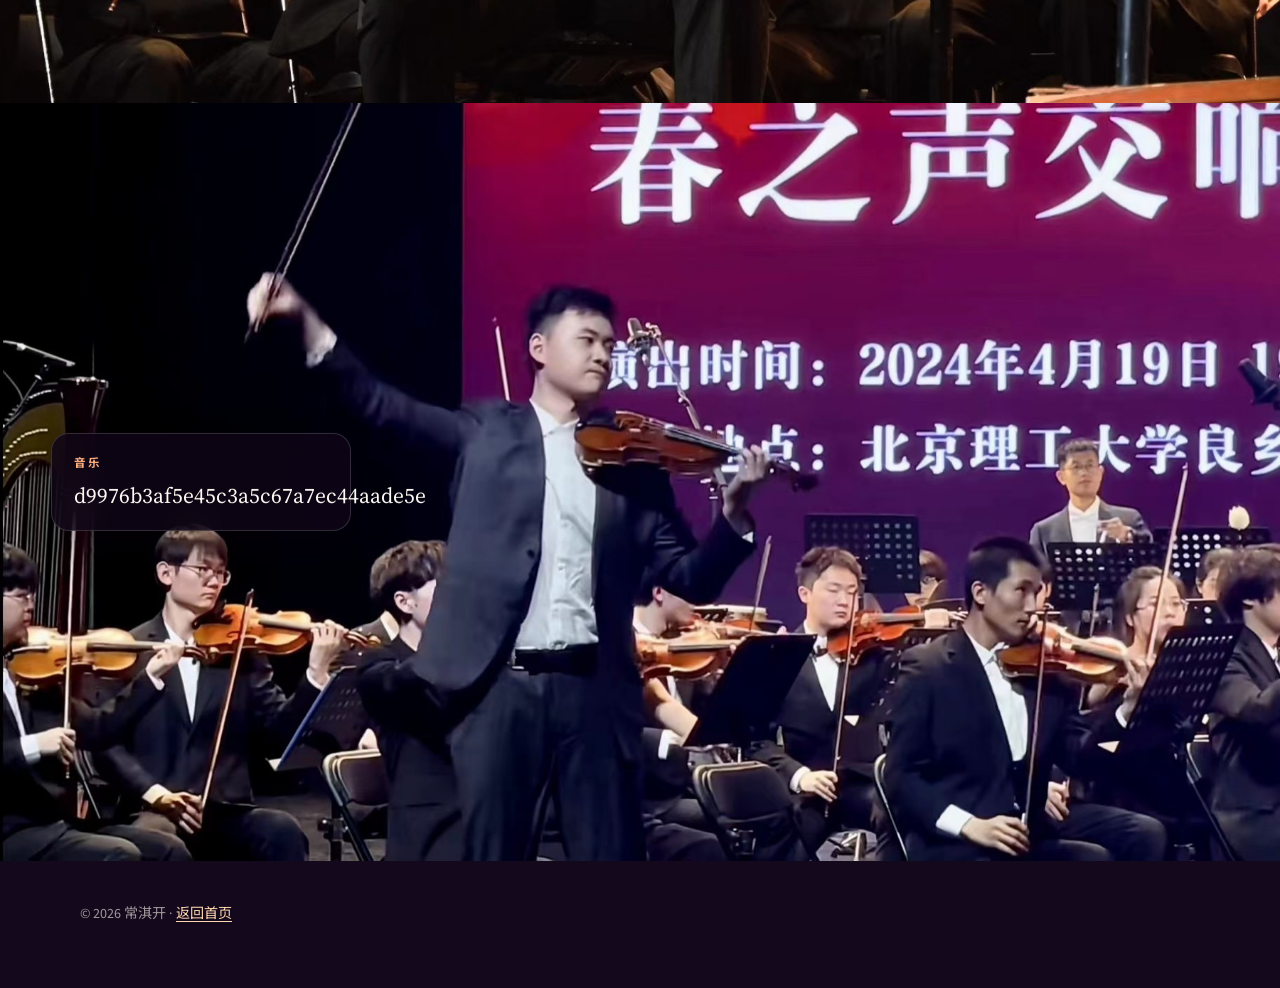
==== commit 8f71af9f: "Show every photo at web size and add a sidebar journal." ====
--- a/art.html
+++ b/art.html
@@ -18,7 +18,7 @@
   <link rel="preconnect" href="https://fonts.googleapis.com">
   <link rel="preconnect" href="https://fonts.gstatic.com" crossorigin>
   <link href="https://fonts.googleapis.com/css2?family=Noto+Sans+SC:wght@400;500;600;700&family=Noto+Serif+SC:wght@600;700&family=Source+Sans+3:ital,wght@0,400;0,500;0,600;0,700;1,400&family=Source+Serif+4:opsz,wght@8..60,600;8..60,700&display=swap" rel="stylesheet">
-  <link rel="stylesheet" href="css/style.css">
+  <link rel="stylesheet" href="css/style.css?v=20260825e">
 </head>
 <body class="film" data-page="art">
   <header class="site-header">
@@ -41,7 +41,7 @@
     </div>
   </header>
 
-  <main class="film-roll" data-gallery="art" data-folder="assets/life/art/">
+  <main class="film-roll" data-gallery="art" data-folder="assets/life/art/" data-web-folder="assets/life/art-web/">
     <section class="film-frame" data-side="left">
       <div class="film-blank" aria-hidden="true"></div>
       <aside class="film-meta">
@@ -63,8 +63,9 @@
   </footer>
 
   <script src="js/exifr.lite.umd.js"></script>
-  <script src="js/gallery.js?v=20260825d"></script>
-  <script src="js/film.js?v=20260825d"></script>
-  <script src="js/site.js?v=20260825d"></script>
+  <script src="js/notes.js?v=20260825e"></script>
+  <script src="js/gallery.js?v=20260825e"></script>
+  <script src="js/film.js?v=20260825e"></script>
+  <script src="js/site.js?v=20260825e"></script>
 </body>
 </html>
--- a/css/style.css
+++ b/css/style.css
@@ -522,7 +522,7 @@
   position: relative;
   isolation: isolate;
   height: auto;
-  min-height: 0;
+  min-height: 58svh;
   overflow: hidden;
   background: #1a0d22;
   line-height: 0;
@@ -562,7 +562,7 @@
   box-shadow: 0 18px 40px rgba(8, 2, 14, 0.35);
   backdrop-filter: blur(16px);
   color: #fffaf4;
-  pointer-events: none;
+  pointer-events: auto;
   line-height: 1.4;
 }
 
@@ -636,6 +636,102 @@
   font-size: 0.92rem;
   line-height: 1.55;
   color: rgba(255, 250, 244, 0.92);
+}
+
+.film-journal {
+  margin-top: 16px;
+  padding-top: 14px;
+  border-top: 1px solid rgba(255, 255, 255, 0.12);
+}
+
+.film-journal-kicker {
+  margin: 0 0 8px;
+  color: #ffb080;
+  font-size: 0.7rem;
+  font-weight: 700;
+  letter-spacing: 0.14em;
+  text-transform: uppercase;
+}
+
+.film-journal-text {
+  margin: 0;
+  font-size: 0.92rem;
+  line-height: 1.6;
+  cursor: pointer;
+}
+
+.film-journal-text.is-empty {
+  color: rgba(255, 250, 244, 0.55);
+}
+
+.film-journal-toggle,
+.film-journal-actions button,
+.film-journal-actions a {
+  display: inline-flex;
+  align-items: center;
+  margin-top: 10px;
+  padding: 6px 10px;
+  border-radius: 999px;
+  border: 1px solid rgba(255, 255, 255, 0.22);
+  background: rgba(255, 250, 244, 0.08);
+  color: #fffaf4;
+  font: inherit;
+  font-size: 0.78rem;
+  letter-spacing: 0.02em;
+  text-decoration: none;
+  cursor: pointer;
+}
+
+.film-journal-actions {
+  display: flex;
+  flex-wrap: wrap;
+  gap: 8px;
+}
+
+.film-journal-actions button,
+.film-journal-actions a {
+  margin-top: 0;
+}
+
+.film-journal-form {
+  margin-top: 10px;
+}
+
+.film-journal-form textarea {
+  display: block;
+  width: 100%;
+  min-height: 92px;
+  resize: vertical;
+  padding: 10px 12px;
+  border-radius: 12px;
+  border: 1px solid rgba(255, 255, 255, 0.2);
+  background: rgba(8, 2, 14, 0.45);
+  color: #fffaf4;
+  font: inherit;
+  font-size: 0.9rem;
+  line-height: 1.5;
+}
+
+.film-journal-form textarea:focus {
+  outline: 2px solid rgba(232, 93, 4, 0.65);
+  outline-offset: 1px;
+}
+
+.film-count {
+  position: fixed;
+  right: 18px;
+  bottom: 18px;
+  z-index: 8;
+  margin: 0;
+  padding: 6px 10px;
+  border-radius: 999px;
+  background: rgba(16, 6, 24, 0.72);
+  border: 1px solid rgba(255, 255, 255, 0.14);
+  color: rgba(255, 250, 244, 0.88);
+  font-variant-numeric: tabular-nums;
+  font-size: 0.78rem;
+  letter-spacing: 0.04em;
+  pointer-events: none;
 }
 
 body.film img {
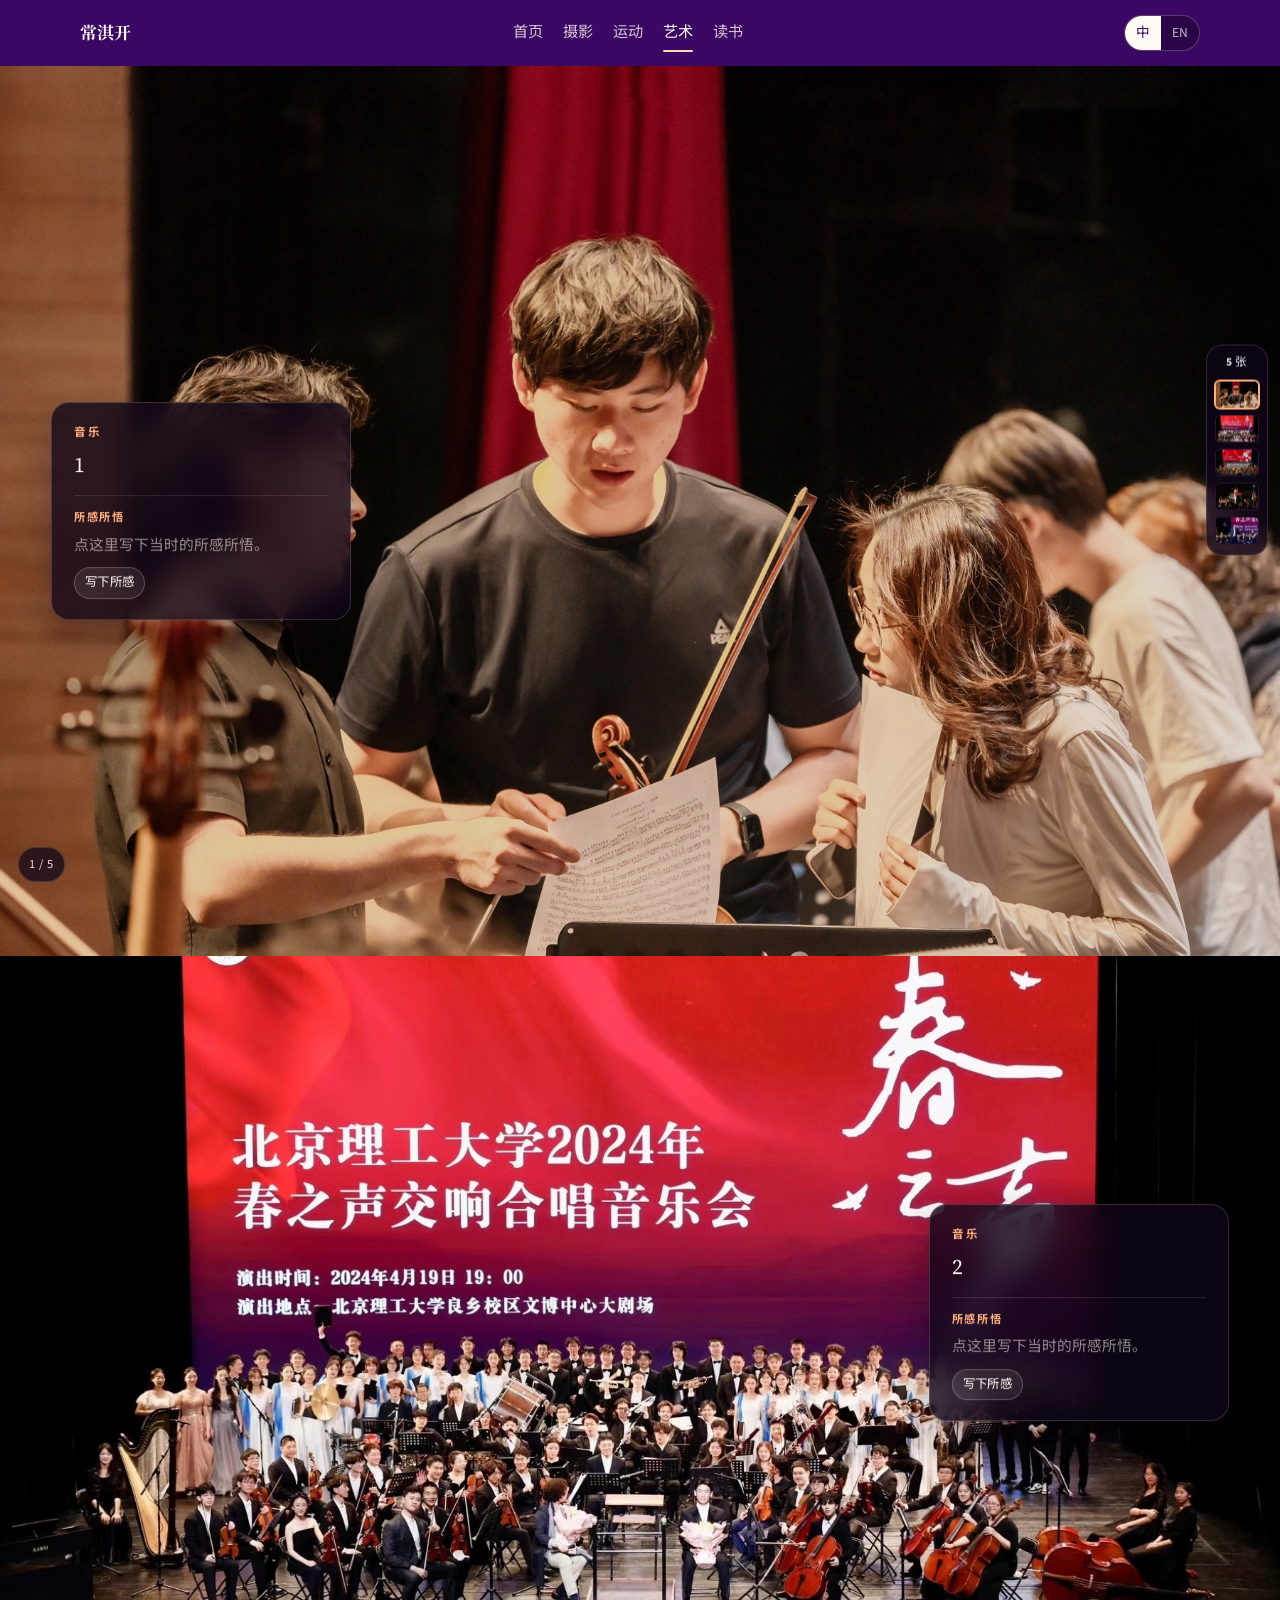
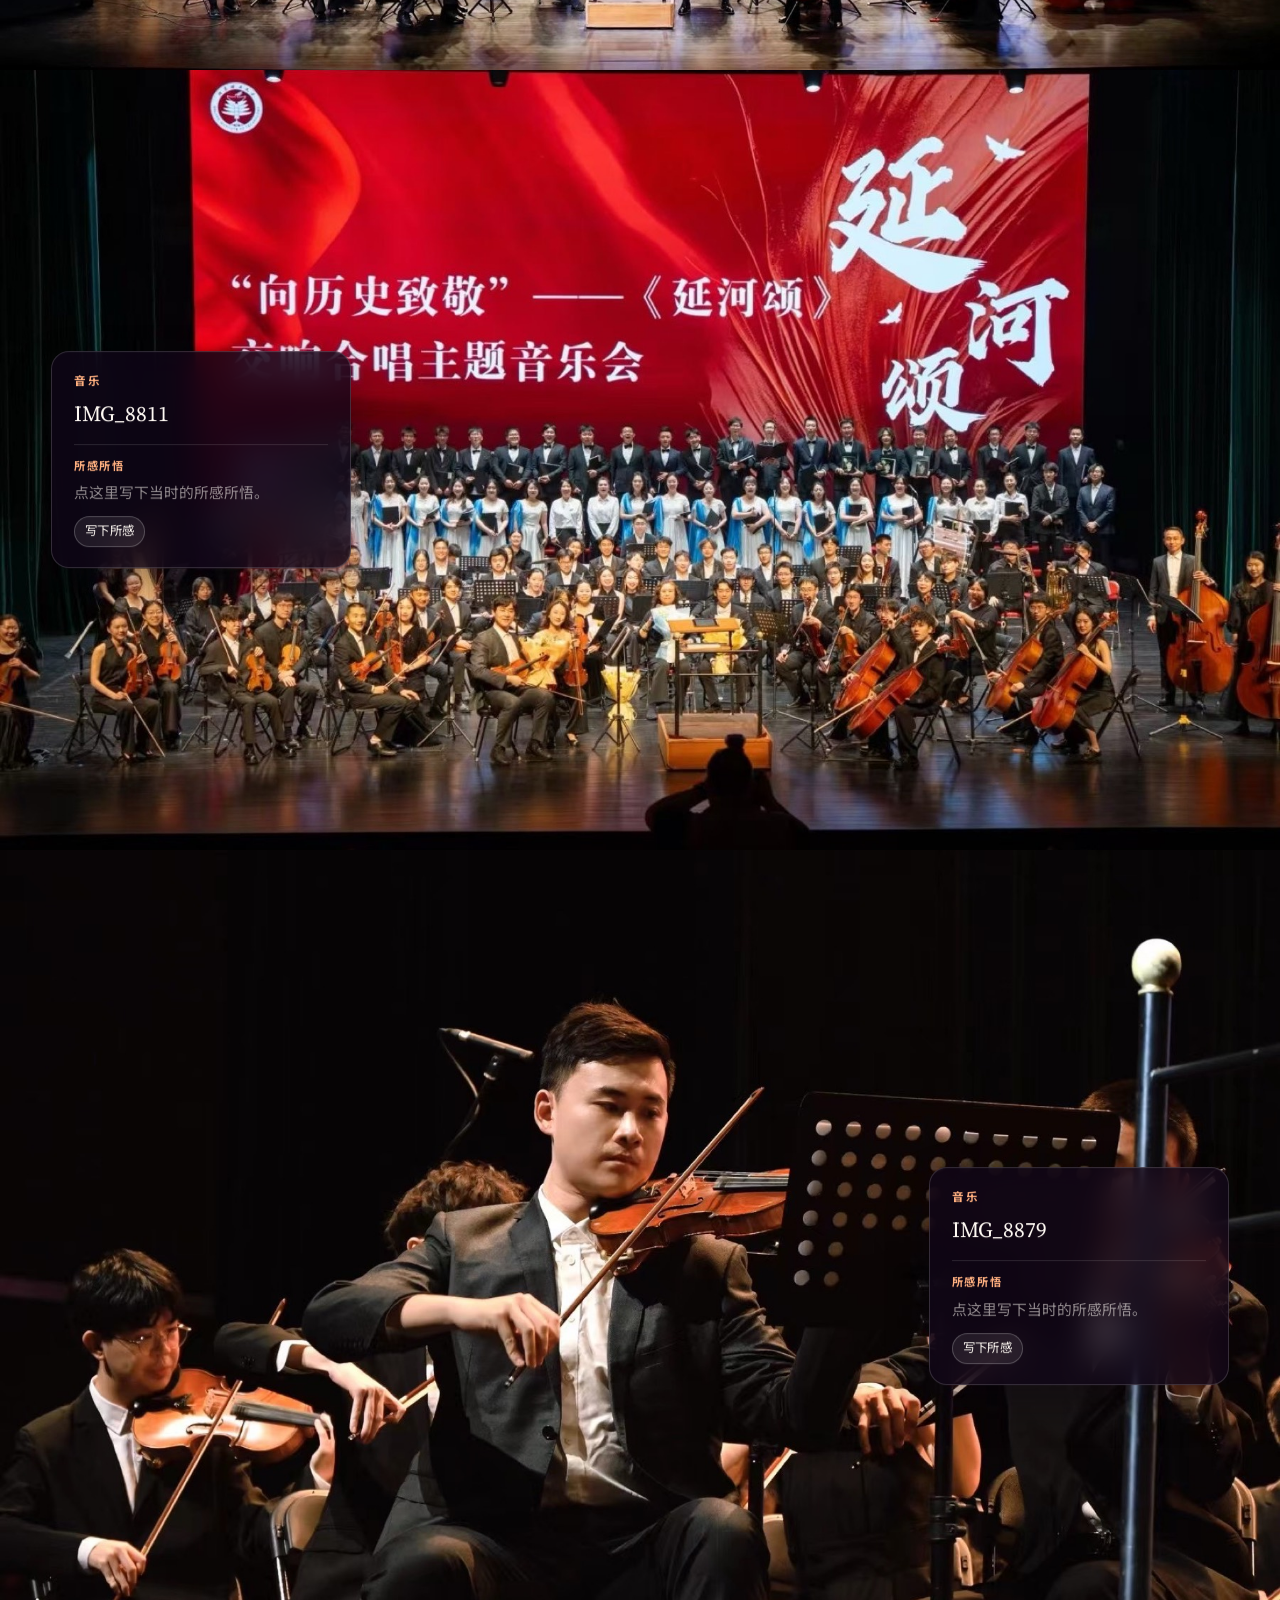
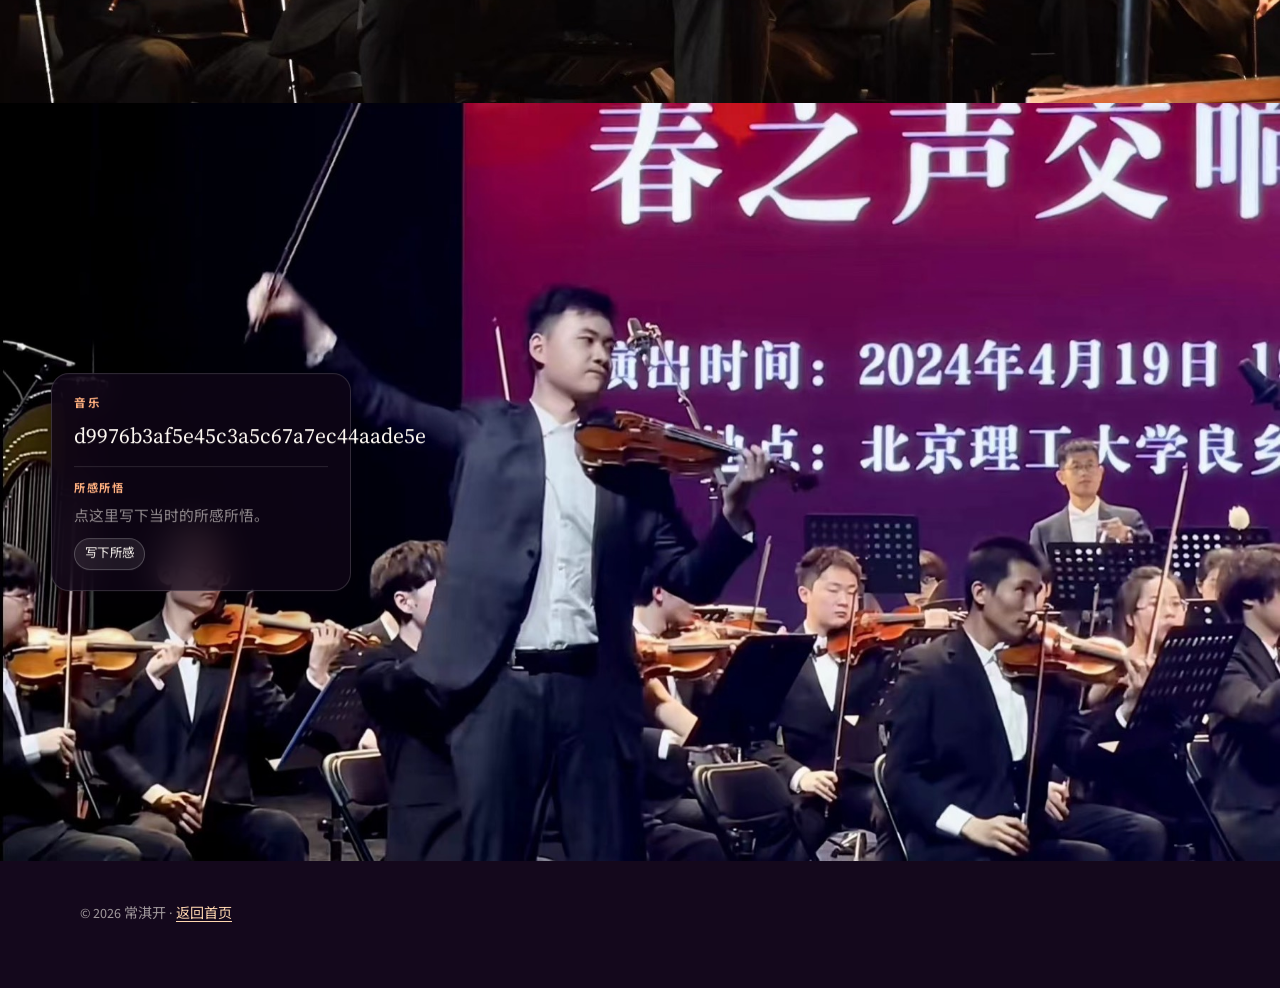
==== commit b06dfc7f: "Show photography originals, a thumbnail rail, and GitHub sidebar notes." ====
--- a/art.html
+++ b/art.html
@@ -18,7 +18,7 @@
   <link rel="preconnect" href="https://fonts.googleapis.com">
   <link rel="preconnect" href="https://fonts.gstatic.com" crossorigin>
   <link href="https://fonts.googleapis.com/css2?family=Noto+Sans+SC:wght@400;500;600;700&family=Noto+Serif+SC:wght@600;700&family=Source+Sans+3:ital,wght@0,400;0,500;0,600;0,700;1,400&family=Source+Serif+4:opsz,wght@8..60,600;8..60,700&display=swap" rel="stylesheet">
-  <link rel="stylesheet" href="css/style.css?v=20260825e">
+  <link rel="stylesheet" href="css/style.css?v=20260826a">
 </head>
 <body class="film" data-page="art">
   <header class="site-header">
@@ -63,9 +63,9 @@
   </footer>
 
   <script src="js/exifr.lite.umd.js"></script>
-  <script src="js/notes.js?v=20260825e"></script>
-  <script src="js/gallery.js?v=20260825e"></script>
-  <script src="js/film.js?v=20260825e"></script>
-  <script src="js/site.js?v=20260825e"></script>
+  <script src="js/notes.js?v=20260826a"></script>
+  <script src="js/gallery.js?v=20260826a"></script>
+  <script src="js/film.js?v=20260826b"></script>
+  <script src="js/site.js?v=20260826a"></script>
 </body>
 </html>
--- a/css/style.css
+++ b/css/style.css
@@ -523,7 +523,7 @@
   isolation: isolate;
   height: auto;
   min-height: 58svh;
-  overflow: hidden;
+  overflow: visible;
   background: #1a0d22;
   line-height: 0;
 }
@@ -534,8 +534,10 @@
   display: block;
   width: 100%;
   height: auto;
+  min-height: 42svh;
   object-fit: contain;
   object-position: center;
+  background: #1a0d22;
 }
 
 .film-blank {
@@ -719,7 +721,7 @@
 
 .film-count {
   position: fixed;
-  right: 18px;
+  left: 18px;
   bottom: 18px;
   z-index: 8;
   margin: 0;
@@ -732,6 +734,69 @@
   font-size: 0.78rem;
   letter-spacing: 0.04em;
   pointer-events: none;
+}
+
+.film-index {
+  position: fixed;
+  top: 50%;
+  right: 12px;
+  transform: translateY(-50%);
+  z-index: 9;
+  display: flex;
+  flex-direction: column;
+  gap: 6px;
+  max-height: calc(100svh - 120px);
+  overflow-y: auto;
+  padding: 10px 8px;
+  border-radius: 16px;
+  background: rgba(16, 6, 24, 0.78);
+  border: 1px solid rgba(255, 255, 255, 0.14);
+  backdrop-filter: blur(12px);
+}
+
+.film-index-count {
+  margin: 0 0 4px;
+  color: rgba(255, 250, 244, 0.92);
+  font-size: 0.72rem;
+  letter-spacing: 0.04em;
+  text-align: center;
+  line-height: 1.3;
+}
+
+.film-index-item {
+  display: block;
+  width: 44px;
+  height: 28px;
+  padding: 0;
+  border: 1px solid transparent;
+  border-radius: 5px;
+  overflow: hidden;
+  background: #2a1238;
+  cursor: pointer;
+}
+
+.film-index-item img {
+  width: 100%;
+  height: 100%;
+  object-fit: cover;
+  min-height: 0;
+}
+
+.film-index-item.is-current {
+  border-color: #ffb080;
+  box-shadow: 0 0 0 1px #ffb080;
+}
+
+.film-journal-github {
+  background: #e85d04 !important;
+  border-color: #e85d04 !important;
+}
+
+.film-journal-hint {
+  margin: 8px 0 0;
+  color: rgba(255, 250, 244, 0.55);
+  font-size: 0.72rem;
+  line-height: 1.45;
 }
 
 body.film img {
@@ -845,7 +910,31 @@
     border: 0;
     background: linear-gradient(transparent, rgba(12, 4, 18, 0.92));
     backdrop-filter: blur(8px);
-    padding: 64px 22px 28px;
+    padding: 64px 22px 72px;
+  }
+
+  .film-index {
+    top: auto;
+    right: 0;
+    left: 0;
+    bottom: 0;
+    transform: none;
+    flex-direction: row;
+    align-items: center;
+    max-height: none;
+    width: 100%;
+    border-radius: 0;
+    overflow-x: auto;
+    overflow-y: hidden;
+    padding: 8px 12px 10px;
+  }
+
+  .film-index-count {
+    display: none;
+  }
+
+  .film-count {
+    bottom: 56px;
   }
 }
 
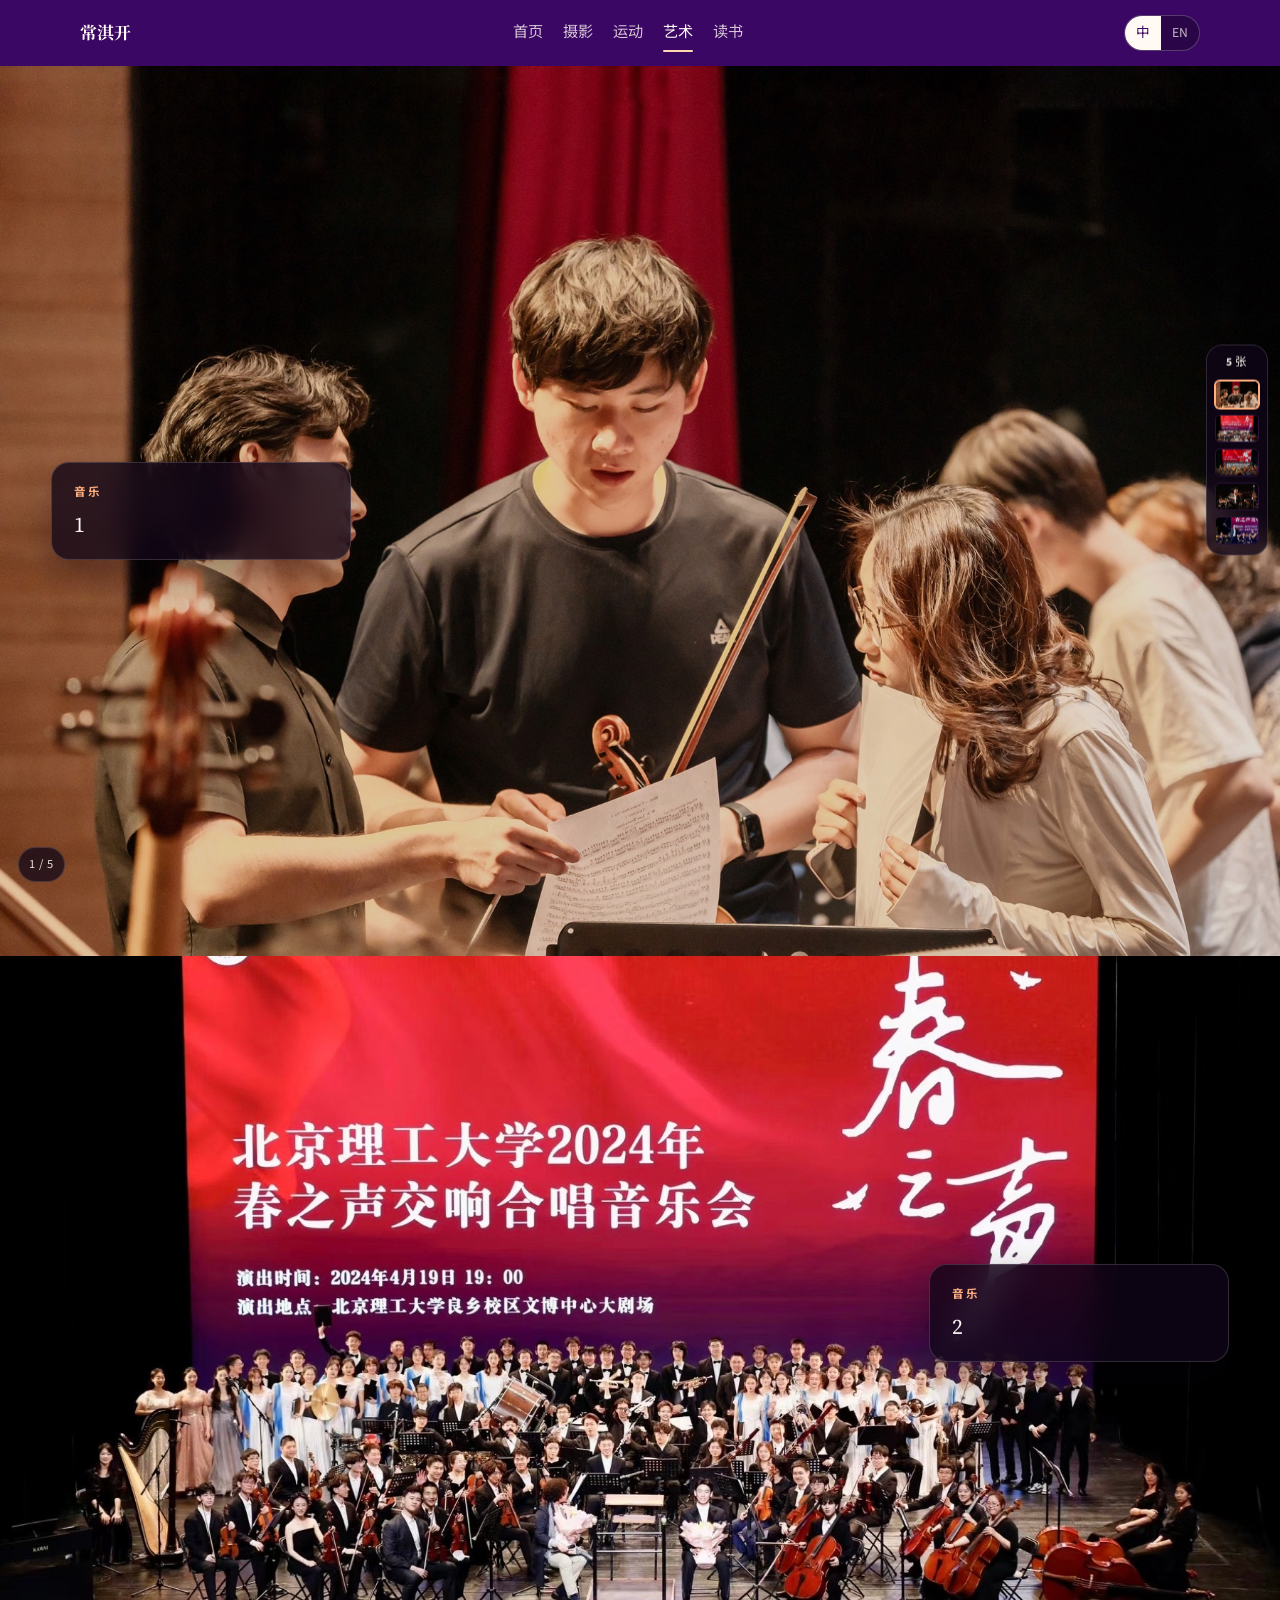
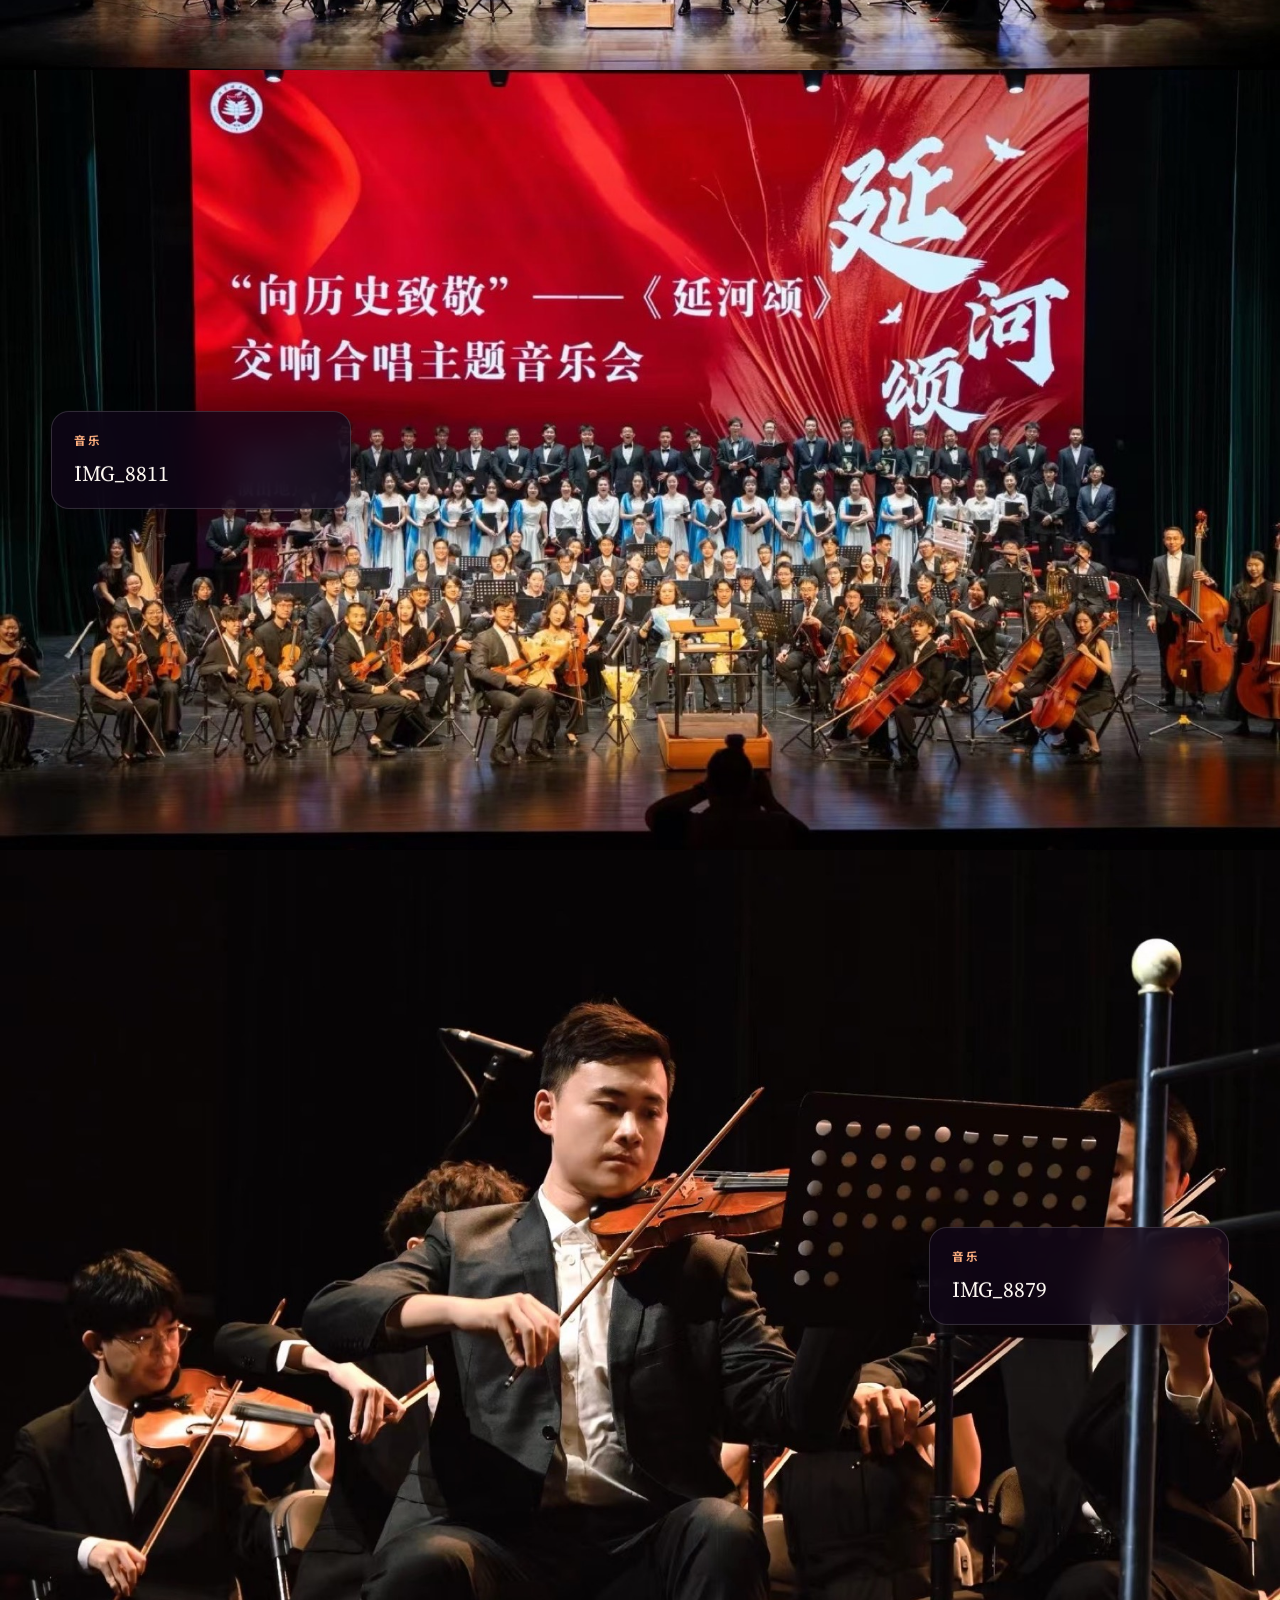
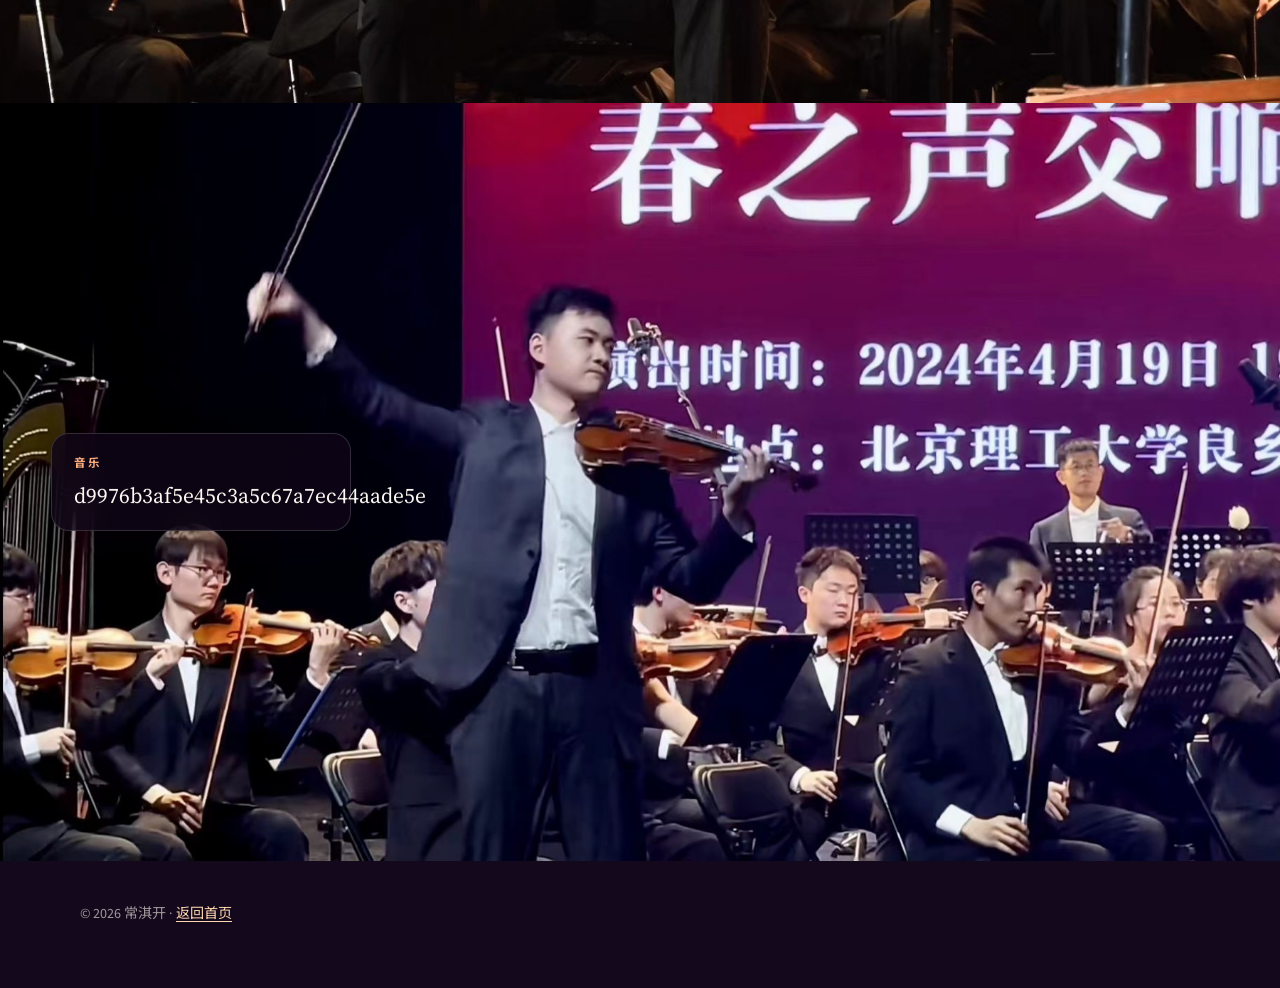
==== commit a728b3f9: "Load photo notes from local markdown files instead of on-site editing." ====
--- a/art.html
+++ b/art.html
@@ -18,7 +18,7 @@
   <link rel="preconnect" href="https://fonts.googleapis.com">
   <link rel="preconnect" href="https://fonts.gstatic.com" crossorigin>
   <link href="https://fonts.googleapis.com/css2?family=Noto+Sans+SC:wght@400;500;600;700&family=Noto+Serif+SC:wght@600;700&family=Source+Sans+3:ital,wght@0,400;0,500;0,600;0,700;1,400&family=Source+Serif+4:opsz,wght@8..60,600;8..60,700&display=swap" rel="stylesheet">
-  <link rel="stylesheet" href="css/style.css?v=20260826a">
+  <link rel="stylesheet" href="css/style.css?v=20260826c">
 </head>
 <body class="film" data-page="art">
   <header class="site-header">
@@ -50,8 +50,8 @@
         <p class="film-title"><span class="lang-zh">曲目名</span><span class="lang-en">Piece title</span></p>
         <p class="film-date">assets/life/art/</p>
         <p class="film-note">
-          <span class="lang-zh">小提琴和舞台按全屏拼接。侧边放场地、曲目和你的备注。照片放进文件夹，备注写在 js/gallery.js 的 pieceZh / noteZh。</span>
-          <span class="lang-en">Violin and stage photos fill the screen. Hall, piece, and your note sit on the side. Add files in the folder and notes as pieceZh / noteZh in js/gallery.js.</span>
+          <span class="lang-zh">小提琴和舞台按原图比例拼接。所感写在 notes/art/ 的文档里，这一页只展示。</span>
+          <span class="lang-en">Violin and stage photos keep their ratio. Notes live in notes/art/; this page only displays them.</span>
         </p>
       </aside>
     </section>
@@ -63,9 +63,8 @@
   </footer>
 
   <script src="js/exifr.lite.umd.js"></script>
-  <script src="js/notes.js?v=20260826a"></script>
-  <script src="js/gallery.js?v=20260826a"></script>
-  <script src="js/film.js?v=20260826b"></script>
-  <script src="js/site.js?v=20260826a"></script>
+  <script src="js/gallery.js?v=20260826c"></script>
+  <script src="js/film.js?v=20260826c"></script>
+  <script src="js/site.js?v=20260826c"></script>
 </body>
 </html>
--- a/css/style.css
+++ b/css/style.css
@@ -659,64 +659,6 @@
   margin: 0;
   font-size: 0.92rem;
   line-height: 1.6;
-  cursor: pointer;
-}
-
-.film-journal-text.is-empty {
-  color: rgba(255, 250, 244, 0.55);
-}
-
-.film-journal-toggle,
-.film-journal-actions button,
-.film-journal-actions a {
-  display: inline-flex;
-  align-items: center;
-  margin-top: 10px;
-  padding: 6px 10px;
-  border-radius: 999px;
-  border: 1px solid rgba(255, 255, 255, 0.22);
-  background: rgba(255, 250, 244, 0.08);
-  color: #fffaf4;
-  font: inherit;
-  font-size: 0.78rem;
-  letter-spacing: 0.02em;
-  text-decoration: none;
-  cursor: pointer;
-}
-
-.film-journal-actions {
-  display: flex;
-  flex-wrap: wrap;
-  gap: 8px;
-}
-
-.film-journal-actions button,
-.film-journal-actions a {
-  margin-top: 0;
-}
-
-.film-journal-form {
-  margin-top: 10px;
-}
-
-.film-journal-form textarea {
-  display: block;
-  width: 100%;
-  min-height: 92px;
-  resize: vertical;
-  padding: 10px 12px;
-  border-radius: 12px;
-  border: 1px solid rgba(255, 255, 255, 0.2);
-  background: rgba(8, 2, 14, 0.45);
-  color: #fffaf4;
-  font: inherit;
-  font-size: 0.9rem;
-  line-height: 1.5;
-}
-
-.film-journal-form textarea:focus {
-  outline: 2px solid rgba(232, 93, 4, 0.65);
-  outline-offset: 1px;
 }
 
 .film-count {
@@ -787,18 +729,6 @@
   box-shadow: 0 0 0 1px #ffb080;
 }
 
-.film-journal-github {
-  background: #e85d04 !important;
-  border-color: #e85d04 !important;
-}
-
-.film-journal-hint {
-  margin: 8px 0 0;
-  color: rgba(255, 250, 244, 0.55);
-  font-size: 0.72rem;
-  line-height: 1.45;
-}
-
 body.film img {
   max-width: 100%;
 }
